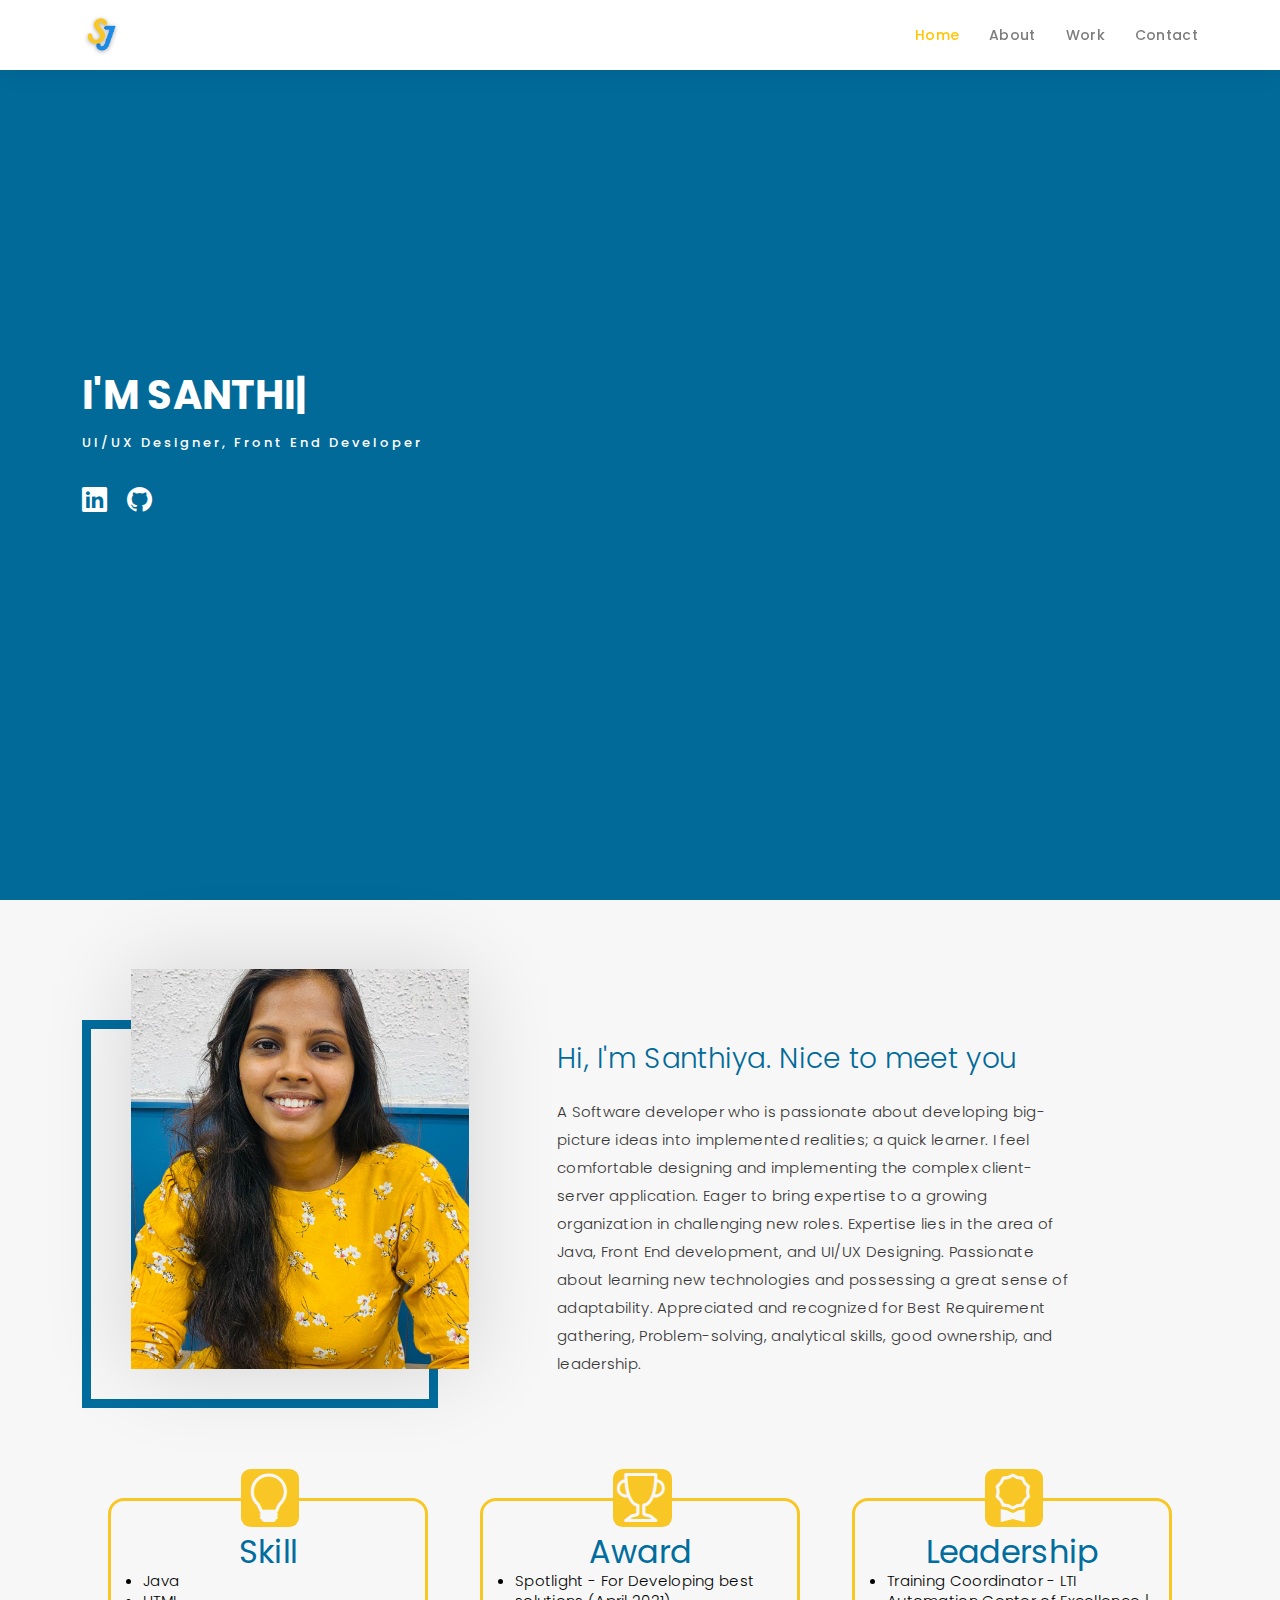
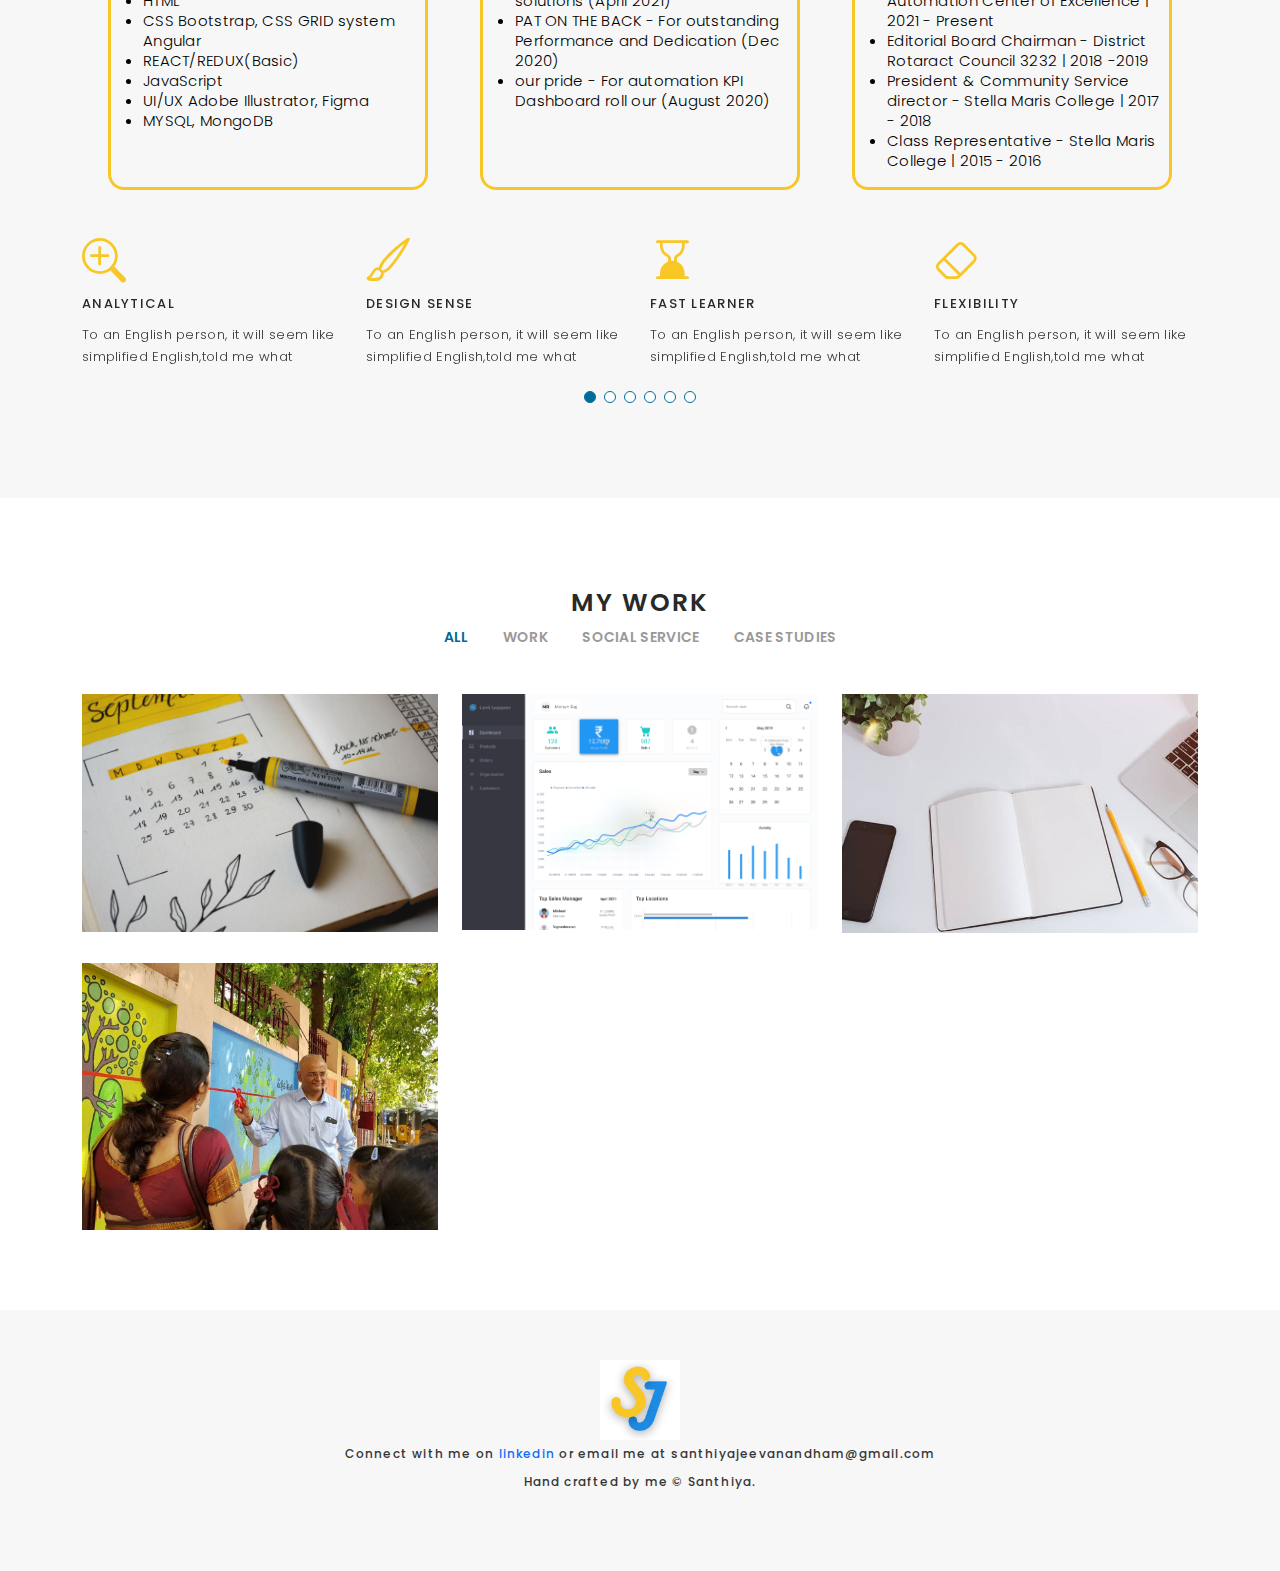
==== index.html @ 68ce9e51 "first commit" ====
<!DOCTYPE html>
<html lang="en">

<head>
    <meta charset="utf-8">
    <meta content="width=device-width, initial-scale=1.0" name="viewport">

    <title>Santhiya Jeevanandham - Software Developer</title>
    <meta content="" name="description">
    <meta content="" name="keywords">

    <!-- Favicons -->
    <link href="assets/img/S.png" rel="icon">
    <link href="assets/img/apple-touch-icon.png" rel="apple-touch-icon">
    <link rel="stylesheet" href="https://pro.fontawesome.com/releases/v5.10.0/css/all.css" integrity="sha384-AYmEC3Yw5cVb3ZcuHtOA93w35dYTsvhLPVnYs9eStHfGJvOvKxVfELGroGkvsg+p" crossorigin="anonymous" />
    <!-- Google Fonts -->
    <link href="https://fonts.googleapis.com/css?family=Poppins:300,300i,400,400i,500,500i,600,600i,700,700i|Playfair+Display:400,400i,500,500i,600,600i,700,700i,900,900i" rel="stylesheet">

    <!-- Vendor CSS Files -->
    <link href="assets/vendor/bootstrap/css/bootstrap.min.css" rel="stylesheet">
    <link href="assets/vendor/bootstrap-icons/bootstrap-icons.css" rel="stylesheet">
    <link href="assets/vendor/boxicons/css/boxicons.min.css" rel="stylesheet">
    <link href="assets/vendor/glightbox/css/glightbox.min.css" rel="stylesheet">
    <link href="assets/vendor/swiper/swiper-bundle.min.css" rel="stylesheet">

    <!-- Template Main CSS File -->
    <link href="assets/css/style.css" rel="stylesheet">

    <!-- =======================================================
  * Template Name: Folio - v4.3.0
  * Template URL: https://bootstrapmade.com/folio-bootstrap-portfolio-template/
  * Author: BootstrapMade.com
  * License: https://bootstrapmade.com/license/
  ======================================================== -->
</head>

<body>

    <!-- ======= Header ======= -->
    <header id="header" class="fixed-top ">
        <div class="container d-flex align-items-center justify-content-between">

            <a href="index.html" class="logo"><img src="assets/img/S.png" alt="" class="img-fluid"></a>
            <!-- Uncomment below if you prefer to use an text logo -->
            <!-- <h1 class="logo"><a href="index.html">Folio</a></h1> -->

            <nav id="navbar" class="navbar">
                <ul>
                    <li><a class="nav-link scrollto active" href="#hero">Home</a></li>
                    <li><a class="nav-link scrollto" href="#about">About</a></li>
                    <li><a class="nav-link  scrollto" href="#portfolio">Work</a></li>
                    <li><a class="nav-link scrollto" href="#contact">Contact</a></li>
                </ul>
                <i class="bi bi-list mobile-nav-toggle"></i>
            </nav>
            <!-- .navbar -->

        </div>
    </header>
    <!-- End Header -->

    <!-- ======= Hero Section ======= -->
    <div id="hero" class="home">

        <div class="container">
            <div class="hero-content">
                <h1>I'm <span class="typed" data-typed-items="Santhiya Jeevanandham, Designer, Developer"></span></h1>
                <p>UI/UX Designer, Front End Developer</p>

                <ul class="list-unstyled list-social">
                    <li><a href="https://www.linkedin.com/in/santhiyaJeevanandham97"><i class="bi bi-linkedin"></i></a></li>
                    <li><a href="https://github.com/Santhiya-18"><i class="bi bi-github" aria-hidden="true"></i></a></li>
                    <li><a href="https://dribbble.com/Santhiya18"><i class="fab fa-dribbble"></i></a></li>

                </ul>
            </div>
        </div>
    </div>
    <!-- End Hero -->

    <main id="main">

        <!-- ======= About Section ======= -->
        <div id="about" class="paddsection">
            <div class="container">
                <div class="row justify-content-between">

                    <div class="col-lg-4 ">
                        <div class="div-img-bg">
                            <div class="about-img">
                                <img src="assets/img/mypic.jpeg" class="img-responsive" alt="me">
                            </div>
                        </div>
                    </div>

                    <div class="col-lg-7">
                        <div class="about-descr">

                            <p class="p-heading">Hi, I'm Santhiya. Nice to meet you</p>
                            <p class="separator">A Software developer who is passionate about developing big-picture ideas into implemented realities; a quick learner. I feel comfortable designing and implementing the complex client-server application. Eager to bring expertise
                                to a growing organization in challenging new roles. Expertise lies in the area of Java, Front End development, and UI/UX Designing. Passionate about learning new technologies and possessing a great sense of adaptability.
                                Appreciated and recognized for Best Requirement gathering, Problem-solving, analytical skills, good ownership, and leadership.
                            </p>

                        </div>

                    </div>
                </div>
            </div>
        </div>
        <!-- End About Section -->
        <div class="skill">
            <div class="d-md-flex justify-content-md-around container pb-5">
                <div class="adDiv">
                    <i class="bi bi-lightbulb aboutIcon"></i>
                    <h2 class="text-center">Skill</h2>
                    <ul>

                        <li>Java </li>
                        <li>HTML </li>
                        <li>CSS Bootstrap, CSS GRID system Angular </li>
                        <li>REACT/REDUX(Basic) </li>
                        <li>JavaScript </li>
                        <li>UI/UX Adobe Illustrator, Figma </li>
                        <li> MYSQL, MongoDB </li>

                    </ul>
                </div>
                <div class="adDiv">
                    <i class="bi bi-trophy aboutIcon"></i>
                    <h2 class="text-center">Award</h2>
                    <ul>
                        <li>Spotlight - For Developing best solutions (April 2021)</li>
                        <li>
                            PAT ON THE BACK - For outstanding Performance and Dedication (Dec 2020)
                        </li>
                        <li>
                            our pride - For automation KPI Dashboard roll our (August 2020)
                        </li>
                    </ul>
                </div>
                <div class="adDiv">
                    <i class="bi bi-award aboutIcon"></i>
                    <h2 class="text-center">Leadership</h2>
                    <ul>
                        <li>Training Coordinator - LTI Automation Center of Excellence | 2021 - Present</li>
                        <li>Editorial Board Chairman - District Rotaract Council 3232 | 2018 -2019</li>
                        <li>President & Community Service director - Stella Maris College | 2017 - 2018</li>
                        <li>Class Representative - Stella Maris College | 2015 - 2016</li>
                    </ul>

                </div>
            </div>
        </div>


        <!-- ======= Services Section ======= -->
        <div id="services">
            <div class="container">

                <div class="services-slider swiper-container" data-aos="fade-up" data-aos-delay="100">
                    <div class="swiper-wrapper">

                        <div class="swiper-slide">
                            <div class="services-block">
                                <i class="bi bi-zoom-in"></i>
                                <span>ANALYTICAL</span>
                                <p class="separator">To an English person, it will seem like simplified English,told me what </p>
                            </div>
                        </div>
                        <!-- End testimonial item -->

                        <div class="swiper-slide">
                            <div class="services-block">
                                <i class="bi bi-brush"></i>
                                <span>DESIGN SENSE</span>
                                <p class="separator">To an English person, it will seem like simplified English,told me what </p>
                            </div>
                        </div>
                        <!-- End testimonial item -->

                        <div class="swiper-slide">
                            <div class="services-block">
                                <i class="bi bi-hourglass-bottom"></i>
                                <span>FAST LEARNER</span>
                                <p class="separator">To an English person, it will seem like simplified English,told me what </p>
                            </div>
                        </div>
                        <!-- End testimonial item -->

                        <div class="swiper-slide">
                            <div class="services-block">
                                <i class="bi bi-eraser"></i>
                                <span>FLEXIBILITY</span>
                                <p class="separator">To an English person, it will seem like simplified English,told me what </p>
                            </div>
                        </div>
                        <!-- End testimonial item -->

                        <div class="swiper-slide">
                            <div class="services-block">
                                <i class="bi bi-file-earmark-code"></i>
                                <span>PROBLEM SOVING</span>
                                <p class="separator">To an English person, it will seem like simplified English,told me what </p>
                            </div>
                        </div>
                        <!-- End testimonial item -->

                        <div class="swiper-slide">
                            <div class="services-block">
                                <i class="bi bi-binoculars"></i>
                                <span>REQUIREMENT GATHERING</span>
                                <p class="separator">To an English person, it will seem like simplified English,told me what </p>
                            </div>
                        </div>
                        <!-- End testimonial item -->

                    </div>
                    <div class="swiper-pagination"></div>
                </div>

            </div>

        </div>
        <!-- End Services Section -->

        <!-- ======= Portfolio Section ======= -->
        <div id="portfolio" class="paddsection">

            <div class="container">
                <div class="section-title text-center">
                    <h2>My Work</h2>
                </div>
            </div>

            <div class="container">

                <div class="row">
                    <div class="col-lg-12 d-flex justify-content-center">
                        <ul id="portfolio-flters">
                            <li data-filter="*" class="filter-active">All</li>
                            <li data-filter=".filter-app">Work</li>
                            <li data-filter=".filter-card">Social Service</li>
                            <li data-filter=".filter-web">Case Studies</li>
                        </ul>
                    </div>
                </div>

                <div class="row portfolio-container">

                    <div class="col-lg-4 col-md-6 portfolio-item filter-web">
                        <img src="assets/img/pc/dp.jpg" class="img-fluid" alt="">
                        <div class="portfolio-info">
                            <h4>Calendar App</h4>
                            <p>App</p>
                            <a href="assets/img/portfolio/portfolio-3.jpg" data-gallery="portfolioGallery" class="portfolio-lightbox preview-link" title="App 2"><i class="bx bx-plus"></i></a>
                            <a href="personal_calendar.html" class="details-link" title="More Details"><i class="bx bx-link"></i></a>
                        </div>
                    </div>

                    <div class="col-lg-4 col-md-6 portfolio-item filter-app">
                        <img src="assets/img/Dashboard.png" class="img-fluid" alt="">
                        <div class="portfolio-info">
                            <h4>Dashboard</h4>
                            <p>UI Design</p>
                            <a href="assets/img/portfolio/portfolio-4.jpg" data-gallery="portfolioGallery" class="portfolio-lightbox preview-link" title="App 1"><i class="bx bx-plus"></i></a>
                            <a href="portfolio-details.html" class="details-link" title="More Details"><i class="bx bx-link"></i></a>
                        </div>
                    </div>



                    <div class="col-lg-4 col-md-6 portfolio-item filter-app">
                        <img src="assets/img/portfolio/portfolio-1.jpg" class="img-fluid" alt="">
                        <div class="portfolio-info">
                            <h4>Editorial Board Chairman</h4>
                            <p>Leadership</p>
                            <a href="assets/img/portfolio/portfolio-2.jpg" data-gallery="portfolioGallery" class="portfolio-lightbox preview-link" title="Web 3"><i class="bx bx-plus"></i></a>
                            <a href="blog-single.html" class="details-link" title="More Details"><i class="bx bx-link"></i></a>
                        </div>
                    </div>

                    <div class="col-lg-4 col-md-6 portfolio-item filter-card">
                        <img src="assets/img/social/n25.JPG" class="img-fluid w-100" alt="">
                        <div class="portfolio-info">
                            <h4>Social Service</h4>
                            <p>Services</p>
                            <a href="assets/img/portfolio/portfolio-1.jpg" data-gallery="portfolioGallery" class="portfolio-lightbox preview-link" title="Card 2"><i class="bx bx-plus"></i></a>
                            <a href="blog-grid.html" class="details-link" title="More Details"><i class="bx bx-link"></i></a>
                        </div>
                    </div>





                </div>

            </div>

        </div>
        <!-- End Portfolio Section -->



        <!-- ======= Contact Section ======= -->
        <div id="contact">
            <!-- <div class="container">
                <div class="contact-block1">
                    <div class="row">

                        <div class="col-lg-6">
                            <div class="contact-contact">

                                <h2 class="mb-30">GET IN TOUCH!</h2>

                                <ul class="contact-details">
                                    <li><span>India</span></li>
                                    <li><span>+91 7358298014</span></li>
                                    <li><span>santhiyajeevanandham@gmail.com</span></li>
                                </ul>

                            </div>
                        </div>

                        <div class="col-lg-6">
                            <form action="forms/contact.php" method="post" role="form" class="php-email-form">
                                <div class="row gy-3">

                                    <div class="col-lg-6">
                                        <div class="form-group contact-block1">
                                            <input type="text" name="name" class="form-control" id="name" placeholder="Your Name" required>
                                        </div>
                                    </div>

                                    <div class="col-lg-6">
                                        <div class="form-group">
                                            <input type="email" class="form-control" name="email" id="email" placeholder="Your Email" required>
                                        </div>
                                    </div>

                                    <div class="col-lg-12">
                                        <div class="form-group">
                                            <input type="text" class="form-control" name="subject" id="subject" placeholder="Subject" required>
                                        </div>
                                    </div>

                                    <div class="col-lg-12">
                                        <div class="form-group">
                                            <textarea class="form-control" name="message" placeholder="Message" required></textarea>
                                        </div>
                                    </div>

                                    <div class="col-lg-12">
                                        <div class="loading">Loading</div>
                                        <div class="error-message"></div>
                                        <div class="sent-message">Your message has been sent. Thank you!</div>
                                    </div>

                                    <div class="mt-0">
                                        <input type="submit" class="btn btn-defeault btn-send" value="Send message">
                                    </div>

                                </div>
                            </form>
                        </div>
                    </div>
                </div>
            </div> -->
            <div id="footer" class="text-center">
                <div class="container">
                    <div class="socials-media text-center">
                        <img src="assets/img/S.png" alt="" class="footer-logo">
                        <p class="mb-0">Connect with me on <a class="text-primary" href="https://www.linkedin.com/in/santhiyaJeevanandham97">linkedin</a> or email me at santhiyajeevanandham@gmail.com</p>

                    </div>

                    <p>Hand crafted by me &copy; Santhiya.</p>

                </div>
            </div>

        </div>
        <!-- End Contact Section -->

    </main>
    <!-- End #main -->

    <!-- ======= Footer ======= -->
    <!-- <div id="footer" class="text-center" id="contact" class="paddsection">
        <div class="container">
            <div class="socials-media text-center">
                <img src="assets/img/S.png" alt="" class="footer-logo">
                <p>Connect with me on <a href="https://www.linkedin.com/in/santhiyaJeevanandham97">linkedin</a> or email me at santhiyajeevanandham@gmail.com</p>

            </div>

            <p>Hand crafted by me &copy; Santhiya.</p>

        </div>
    </div> -->
    <!-- End Footer -->

    <a href="#" class="back-to-top d-flex align-items-center justify-content-center"><i class="bi bi-arrow-up-short"></i></a>

    <!-- Vendor JS Files -->
    <script src="https://code.jquery.com/jquery-3.5.1.slim.min.js" integrity="sha384-DfXdz2htPH0lsSSs5nCTpuj/zy4C+OGpamoFVy38MVBnE+IbbVYUew+OrCXaRkfj" crossorigin="anonymous"></script>
    <script src="assets/vendor/bootstrap/js/bootstrap.bundle.min.js"></script>
    <script src="assets/vendor/glightbox/js/glightbox.min.js"></script>
    <script src="assets/vendor/isotope-layout/isotope.pkgd.min.js"></script>
    <script src="assets/vendor/php-email-form/validate.js"></script>
    <script src="assets/vendor/swiper/swiper-bundle.min.js"></script>
    <script src="assets/vendor/typed.js/typed.min.js"></script>

    <!-- Template Main JS File -->
    <script src="assets/js/main.js"></script>

</body>

</html>
---- assets/css/style.css ----
/**
* Template Name: Folio - v4.3.0
* Template URL: https://bootstrapmade.com/folio-bootstrap-portfolio-template/
* Author: BootstrapMade.com
* License: https://bootstrapmade.com/license/
*/


/*--------------------------------------------------------------
# General
--------------------------------------------------------------*/

body {
    background: #ffffff;
    color: #000000;
    font-family: 'Poppins', helvetica;
    font-size: 15px;
    font-weight: 300;
    line-height: 20px;
    letter-spacing: 0.02em;
    overflow-x: hidden;
    margin: 0 auto;
    padding: 0;
    box-sizing: border-box;
}

h1,
h2,
h3,
h4,
h5,
h6 {
    margin: 0;
}

h2 {
    color: #292929;
    font-weight: 600;
}

h4 {
    color: #292929;
    font-size: 14px;
    font-weight: 600;
}

a {
    color: #292929;
    text-decoration: none !important;
    transition: all 0.5s ease-in-out 0s;
}

a:hover {
    transition: all 0.5s ease-in-out 0s;
}

p {
    margin: 25px 0;
    padding: 0;
    font-size: 15px;
    color: #353535;
    line-height: 28px;
}

::-moz-selection {
    background: #b8a07e;
    color: #fff;
}

::selection {
    background: #016a99;
    color: #fff;
}

.btn {
    background: #333;
    border: medium none;
    border-radius: 0;
    color: #fff;
    font-size: 12px;
    height: 50px;
    line-height: 50px;
    padding: 0 30px;
    text-transform: uppercase;
}

.btn:hover,
.btn:focus {
    color: #fff;
}

.padDiv {
    padding: 30px 20px;
}

.section-title h2 {
    font-size: 25px;
    letter-spacing: 2px;
    text-transform: uppercase;
}

.form-control {
    background-color: transparent;
    border: 1px solid #999;
    border-radius: 0;
    color: #999999;
    font-size: 12px;
    font-weight: 500;
    height: 50px;
    letter-spacing: 0.1em;
    padding-left: 10px;
    margin: 0 0 25px 0;
    line-height: 14px;
    text-transform: uppercase;
}

.form-control:focus {
    box-shadow: none;
    outline: 0 none;
}

.paddsection {
    padding-top: 90px;
    padding-bottom: 90px;
}

.paddsections {
    padding-top: 90px;
    padding-bottom: 90px !important;
}

.hvr-shutter-in-horizontal::before {
    background: #333;
}

.hvr-shutter-in-horizontal:hover {
    background: #b8a07e;
}

.mb-30 {
    margin-bottom: 30px;
}

.main-content {
    padding-top: 2rem;
}


/*--------------------------------------------------------------
# Back to top button
--------------------------------------------------------------*/

.back-to-top {
    position: fixed;
    visibility: hidden;
    opacity: 0;
    right: 15px;
    bottom: 15px;
    z-index: 996;
    background: #016a99;
    width: 40px;
    height: 40px;
    border-radius: 4px;
    transition: all 0.4s;
}

.back-to-top i {
    font-size: 28px;
    color: #fff;
    line-height: 0;
}

.back-to-top:hover {
    background: #f8c726;
    color: #fff;
}

.back-to-top.active {
    visibility: visible;
    opacity: 1;
}


/*--------------------------------------------------------------
# Header
--------------------------------------------------------------*/

#header {
    transition: all 0.5s;
    z-index: 997;
    padding: 15px 0;
    background-color: #fff;
    top: 0;
    box-shadow: 0px 2px 25px rgba(0, 0, 0, 0.08);
}

#header.header-scrolled,
#header.header-inner-pages {
    top: 0;
}

#header .logo {
    font-size: 30px;
    margin: 0;
    padding: 0;
    line-height: 1;
    font-weight: 600;
    letter-spacing: 1px;
    font-family: "Playfair Display", sans-serif;
    font-style: italic;
}

#header .logo a {
    color: #898989;
}

#header .logo img {
    max-height: 40px;
}

@media (max-width: 992px) {
    #header {
        border: 0;
    }
}


/*--------------------------------------------------------------
# Navigation Menu
--------------------------------------------------------------*/


/**
* Desktop Navigation 
*/

.navbar {
    padding: 0;
}

.navbar ul {
    margin: 0;
    padding: 0;
    display: flex;
    list-style: none;
    align-items: center;
}

.navbar li {
    position: relative;
}

.navbar a,
.navbar a:focus {
    display: flex;
    align-items: center;
    justify-content: space-between;
    padding: 10px 0 10px 30px;
    font-family: "Poppins", sans-serif;
    font-size: 14px;
    font-weight: 500;
    color: #7e7d7d;
    white-space: nowrap;
    transition: 0.3s;
}

.navbar a i,
.navbar a:focus i {
    font-size: 12px;
    line-height: 0;
    margin-left: 5px;
}

.navbar a:hover,
.navbar .active,
.navbar .active:focus,
.navbar li:hover>a {
    color: #ffc603;
}

.navbar .dropdown ul {
    display: block;
    position: absolute;
    left: 30px;
    top: calc(100% + 30px);
    margin: 0;
    padding: 10px 0;
    z-index: 99;
    opacity: 0;
    visibility: hidden;
    background: #fff;
    box-shadow: 0px 0px 30px rgba(127, 137, 161, 0.25);
    transition: 0.3s;
}

.navbar .dropdown ul li {
    min-width: 200px;
}

.navbar .dropdown ul a {
    padding: 10px 20px;
    font-weight: 400;
}

.navbar .dropdown ul a i {
    font-size: 12px;
}

.navbar .dropdown ul a:hover,
.navbar .dropdown ul .active:hover,
.navbar .dropdown ul li:hover>a {
    color: #b8a07e;
}

.navbar .dropdown:hover>ul {
    opacity: 1;
    top: 100%;
    visibility: visible;
}

.navbar .dropdown .dropdown ul {
    top: 0;
    left: calc(100% - 30px);
    visibility: hidden;
}

.navbar .dropdown .dropdown:hover>ul {
    opacity: 1;
    top: 0;
    left: 100%;
    visibility: visible;
}

@media (max-width: 1366px) {
    .navbar .dropdown .dropdown ul {
        left: -90%;
    }
    .navbar .dropdown .dropdown:hover>ul {
        left: -100%;
    }
}


/**
* Mobile Navigation 
*/

.mobile-nav-toggle {
    color: #4b4a4a;
    font-size: 28px;
    cursor: pointer;
    display: none;
    line-height: 0;
    transition: 0.5s;
}

.mobile-nav-toggle.bi-x {
    color: #fff;
}

@media (max-width: 991px) {
    .mobile-nav-toggle {
        display: block;
    }
    .navbar ul {
        display: none;
    }
}

.navbar-mobile {
    position: fixed;
    overflow: hidden;
    top: 0;
    right: 0;
    left: 0;
    bottom: 0;
    background: rgba(49, 49, 49, 0.9);
    transition: 0.3s;
}

.navbar-mobile .mobile-nav-toggle {
    position: absolute;
    top: 15px;
    right: 15px;
}

.navbar-mobile ul {
    display: block;
    position: absolute;
    top: 55px;
    right: 15px;
    bottom: 15px;
    left: 15px;
    padding: 10px 0;
    border-radius: 10px;
    background-color: #fff;
    overflow-y: auto;
    transition: 0.3s;
}

.navbar-mobile a {
    padding: 10px 20px;
    font-size: 15px;
    color: #4b4a4a;
}

.navbar-mobile a:hover,
.navbar-mobile .active,
.navbar-mobile li:hover>a {
    color: #b8a07e;
}

.navbar-mobile .getstarted {
    margin: 15px;
}

.navbar-mobile .dropdown ul {
    position: static;
    display: none;
    margin: 10px 20px;
    padding: 10px 0;
    z-index: 99;
    opacity: 1;
    visibility: visible;
    background: #fff;
    box-shadow: 0px 0px 30px rgba(127, 137, 161, 0.25);
}

.navbar-mobile .dropdown ul li {
    min-width: 200px;
}

.navbar-mobile .dropdown ul a {
    padding: 10px 20px;
}

.navbar-mobile .dropdown ul a i {
    font-size: 12px;
}

.navbar-mobile .dropdown ul a:hover,
.navbar-mobile .dropdown ul .active:hover,
.navbar-mobile .dropdown ul li:hover>a {
    color: #b8a07e;
}

.navbar-mobile .dropdown>.dropdown-active {
    display: block;
}


/*--------------------------------------------------------------
# Hero
--------------------------------------------------------------*/

#hero {
    background: #016a99;
    height: 100vh;
    width: 100%;
}

#hero .hero-content {
    height: 100vh;
    text-align: left;
    width: 100%;
    display: flex;
    justify-content: center;
    flex-direction: column;
}

.hero-content h1 {
    font-size: 40px;
    font-weight: 700;
    margin-bottom: 10px;
    text-transform: uppercase;
    color: #fff;
}

.hero-content p {
    font-size: 13px;
    letter-spacing: 3px;
    margin-top: 0;
    margin-bottom: 30px;
    text-transform: capitalize;
    color: #fff;
    font-weight: 500;
}

.hero-content .list-social li {
    float: left;
    margin-right: 20px;
}

.hero-content .list-social li i {
    color: #fff;
    font-size: 25px;
}


/*--------------------------------------------------------------
# Breadcrumbs
--------------------------------------------------------------*/

.breadcrumbs {
    padding: 1rem 0 0 0;
    background-color: white;
    min-height: 40px;
}


/* @media (max-width: 992px) {
    .breadcrumbs {
        padding-top: 100px;
    }
} */

.breadcrumbs h2 {
    font-family: "Poppins", sans-serif;
    font-size: 23px;
    font-weight: 500;
    margin: 0;
}

@media (max-width: 992px) {
    .breadcrumbs h2 {
        margin: 0 0 10px 0;
    }
}

.breadcrumbs ol {
    display: flex;
    flex-wrap: wrap;
    list-style: none;
    padding: 0;
    margin: 0;
    font-family: "Poppins", sans-serif;
    font-size: 14px;
    font-weight: 500;
}

.breadcrumbs ol li+li {
    padding-left: 10px;
}

.breadcrumbs ol a:hover {
    color: #ffc603!important;
}

.breadcrumbs ol li+li::before {
    display: inline-block;
    padding-right: 10px;
    color: #6c757d;
    content: "/";
}

@media (max-width: 768px) {
    .breadcrumbs .d-flex {
        display: block !important;
    }
    .breadcrumbs ol {
        display: block;
    }
    .breadcrumbs ol li {
        display: inline-block;
    }
}


/*-----------------------------------------------------------------------------------*/


/*  About
/*-----------------------------------------------------------------------------------*/

#about {
    width: 100%;
    height: auto;
    background: #f7f7f7;
    padding-top: 120px;
}

#about .div-img-bg {
    padding-bottom: 30px;
    border: 9px solid #016d9e;
}

#about .div-img-bg .about-img img {
    width: 100%;
    box-shadow: 0px 0px 85px 0px rgba(0, 0, 0, 0.14);
    margin-top: -60px;
    margin-left: 40px;
    height: 400px;
    -o-object-fit: cover;
    object-fit: cover;
}

#about .about-descr .p-heading {
    color: #016a99;
    /* font-family: 'Playfair Display', serif; */
    font-size: 28px;
    text-align: left;
}

#about .about-descr .separator {
    max-width: 80%;
    margin-bottom: 0;
    text-align: left;
}


/*--------------------------------------------------------------
# Services
--------------------------------------------------------------*/

#services {
    background: #f7f7f7;
    position: relative;
    padding-bottom: 80px;
}

.services-block span {
    margin: 10px 0;
    position: relative;
    font-size: 13px;
    color: #292929;
    letter-spacing: 0.1em;
    font-weight: 500;
    text-transform: uppercase;
    display: block;
}

.services-block .separator {
    margin: 0;
    font-size: 13px;
    line-height: 22px;
}

.services-block i {
    font-size: 44px;
    color: #f8c726;
    line-height: 44px;
}

.services-slider .swiper-pagination {
    margin-top: 30px;
    position: relative;
}

.services-slider .swiper-pagination .swiper-pagination-bullet {
    width: 12px;
    height: 12px;
    background-color: #fff;
    opacity: 1;
    border: 1px solid #016a99;
}

.services-slider .swiper-pagination .swiper-pagination-bullet-active {
    background-color: #016a99;
}


/*--------------------------------------------------------------
# Portfolio
--------------------------------------------------------------*/

#portfolio {
    position: relative;
    padding-bottom: 50px;
}

#portfolio #portfolio-flters {
    padding: 0;
    margin: 0 auto 35px auto;
    list-style: none;
    text-align: center;
    border-radius: 50px;
    padding: 2px 15px;
}

#portfolio #portfolio-flters li {
    cursor: pointer;
    display: inline-block;
    padding: 10px 15px 8px 15px;
    font-size: 14px;
    font-weight: 600;
    line-height: 1;
    text-transform: uppercase;
    color: #999999;
    margin-bottom: 5px;
    transition: all 0.3s ease-in-out;
}

#portfolio #portfolio-flters li:hover,
#portfolio #portfolio-flters li.filter-active {
    color: #016a99;
}

#portfolio #portfolio-flters li:last-child {
    margin-right: 0;
}

#portfolio .portfolio-item {
    margin-bottom: 30px;
}

#portfolio .portfolio-item .portfolio-info {
    opacity: 0;
    position: absolute;
    left: 30px;
    right: 30px;
    bottom: 0;
    z-index: 3;
    transition: all ease-in-out 0.3s;
    background: rgba(255, 255, 255, 0.9);
    padding: 15px;
}

#portfolio .portfolio-item .portfolio-info h4 {
    font-size: 18px;
    color: #666;
    font-weight: 600;
    margin-bottom: 10px;
}

#portfolio .portfolio-item .portfolio-info p {
    color: #999;
    font-size: 14px;
    margin: 0;
    padding: 0;
}

#portfolio .portfolio-item .portfolio-info .preview-link,
#portfolio .portfolio-item .portfolio-info .details-link {
    position: absolute;
    right: 40px;
    font-size: 24px;
    top: calc(50% - 18px);
    color: #f8c726;
}

#portfolio .portfolio-item .portfolio-info .preview-link:hover,
#portfolio .portfolio-item .portfolio-info .details-link:hover {
    color: #016a99;
}

#portfolio .portfolio-item .portfolio-info .details-link {
    right: 10px;
}

#portfolio .portfolio-item:hover .portfolio-info {
    opacity: 1;
    bottom: 20px;
}


/*--------------------------------------------------------------
# Portfolio Details
--------------------------------------------------------------*/

.portfolio-details {
    padding-top: 40px;
}

.portfolio-details .portfolio-details-slider img {
    width: 100%;
}

.portfolio-details .portfolio-details-slider .swiper-pagination {
    margin-top: 20px;
    position: relative;
}

.portfolio-details .portfolio-details-slider .swiper-pagination .swiper-pagination-bullet {
    width: 12px;
    height: 12px;
    background-color: #fff;
    opacity: 1;
    border: 1px solid #b8a07e;
}

.portfolio-details .portfolio-details-slider .swiper-pagination .swiper-pagination-bullet-active {
    background-color: #b8a07e;
}

.portfolio-details .portfolio-info {
    padding: 30px;
    box-shadow: 0px 0 30px rgba(75, 74, 74, 0.08);
}

.portfolio-details .portfolio-info h3 {
    font-size: 22px;
    font-weight: 700;
    margin-bottom: 20px;
    padding-bottom: 20px;
    border-bottom: 1px solid #eee;
}

.portfolio-details .portfolio-info ul {
    list-style: none;
    padding: 0;
    font-size: 15px;
    font-weight: 500;
}

.portfolio-details .portfolio-info ul li+li {
    margin-top: 10px;
}

.portfolio-details .portfolio-description {
    padding-top: 30px;
}

.portfolio-details .portfolio-description h2 {
    font-size: 26px;
    font-weight: 700;
    margin-bottom: 20px;
}

.portfolio-details .portfolio-description p {
    padding: 0;
}


/*--------------------------------------------------------------
# Journal
--------------------------------------------------------------*/

#journal,
#journal-blog {
    height: auto;
    width: 100%;
    background: #f7f7f7;
    padding-bottom: 60px;
    position: relative;
}

#journal-blog {
    background: #fff;
    padding-bottom: 30px;
}

#journal .journal-block {
    display: inline-block;
    height: auto;
    width: 100%;
}

#journal .journal-block .journal-info {
    position: relative;
}

.journal-block .journal-info img {
    max-width: 100%;
}

.journal-block .journal-info .journal-txt {
    padding: 25px 0px;
    position: relative;
}

.journal-block .journal-info .journal-txt h4 a {
    display: block;
    font-size: 19px;
    line-height: 24px;
    margin: 0 0 13px 0;
    font-weight: 500;
    color: #292929;
    transition: all 0.5s ease-in-out 0s;
}

.journal-block .journal-info .journal-txt h4 a:hover {
    color: #b8a07e;
    transition: all 0.5s ease-in-out 0s;
}

.journal-block .journal-info .journal-txt p {
    margin: 0;
    font-size: 14px;
    line-height: 24px;
}


/*--------------------------------------------------------------
# Journal
--------------------------------------------------------------*/

#contact {
    height: auto;
    width: 100%;
}

.contact-details {
    list-style: none;
    margin: 0;
    padding: 0;
}

.contact-details li {
    padding-bottom: 10px;
}

#contact input,
#contact textarea {
    width: 100%;
    margin-bottom: 5px;
}

#contact textarea {
    min-height: 160px;
}

.php-email-form .error-message {
    display: none;
    color: #fff;
    background: #ed3c0d;
    text-align: left;
    padding: 15px;
    margin-bottom: 15px;
    font-weight: 600;
}

.php-email-form .error-message br+br {
    margin-top: 25px;
}

.php-email-form .sent-message {
    display: none;
    color: #fff;
    background: #18d26e;
    text-align: center;
    padding: 15px;
    font-weight: 600;
    margin-bottom: 15px;
}

.php-email-form .loading {
    display: none;
    background: #fff;
    text-align: center;
    padding: 15px;
    margin-bottom: 15px;
}

.php-email-form .loading:before {
    content: "";
    display: inline-block;
    border-radius: 50%;
    width: 24px;
    height: 24px;
    margin: 0 10px -6px 0;
    border: 3px solid #18d26e;
    border-top-color: #eee;
    -webkit-animation: animate-loading 1s linear infinite;
    animation: animate-loading 1s linear infinite;
}

.design-process {
    background: #016a99;
}

.design-process i {
    font-size: 2rem;
    color: #ffc603;
}

.design-process h3 {
    padding-top: 0.3rem;
    padding-bottom: 0.6rem;
    font-weight: 300;
    font-size: 24px;
}

.design-process h3,
.design-process h1 {
    color: #fff!important;
}

.design-process ul {
    list-style: none;
    width: 100%;
    padding-left: 0px;
    font-family: Montserrat, sans-serif;
    color: #171717;
    font-size: 16px;
    line-height: 164%;
    font-weight: 400;
}

.proto-map img {
    border-radius: 1rem;
    box-shadow: 0 20px 50px #e9e9f1;
}

@-webkit-keyframes animate-loading {
    0% {
        transform: rotate(0deg);
    }
    100% {
        transform: rotate(360deg);
    }
}

@keyframes animate-loading {
    0% {
        transform: rotate(0deg);
    }
    100% {
        transform: rotate(360deg);
    }
}


/*--------------------------------------------------------------
# Blog
--------------------------------------------------------------*/


/*  Navbar fixd page */

.subpage-nav {
    display: block !important;
}


/*-----------------------------------------------------------------------------------*/


/*  /* Single page */


/* main content */

.main-content {
    background: #f7f7f7;
}

.main-content .container-main {
    display: inline-block;
    width: 100%;
}

.main-content .container-main .block-main {
    margin-bottom: 30px;
    overflow: hidden;
}

.container-main .block-main .content-main {
    background: #fff none repeat scroll 0 0;
    display: inline-block;
    width: 100%;
}

.journal-txt h4 a {
    display: block;
    font-size: 19px;
    line-height: 24px;
    margin: 0 0 13px 0;
    font-weight: 500;
    color: #292929;
    transition: all 0.5s ease-in-out 0s;
}

.journal-txt h4 a:hover {
    color: #b8a07e;
    transition: all 0.5s ease-in-out 0s;
}

.post-meta ul li {
    font-size: 12px;
    font-weight: normal;
    margin-left: 8px;
    margin-right: 8px;
    text-transform: capitalize;
    display: inline-block;
    float: none;
}

.content-main .post-meta a {
    color: #a2a2a2;
    margin-left: 5px;
}


/* Commonts */

.comments {
    background: #fff;
}

.entry-comments h6 {
    margin-right: 10px;
    font-size: 13px;
    letter-spacing: 0.1em;
    font-weight: 500;
}

.entry-comments-item {
    margin-top: 40px;
    padding-bottom: 40px;
    border-bottom: 1px solid #f2f2f2;
}

.entry-comments-avatar {
    position: absolute;
    display: block;
    border-radius: 50%;
    width: 60px;
    height: 60px;
}

.entry-comments-body {
    padding-left: 86px;
}

.entry-comments-author {
    margin-right: 10px;
    font-size: 13px;
    color: #292929;
    letter-spacing: 0.1em;
    font-weight: 500;
}

.rep {
    font-size: 13px;
    color: #292929;
    letter-spacing: 0.1em;
    font-weight: 500;
    text-transform: capitalize;
}

.entry-comments span a {
    font-size: 13px;
    color: #999;
}

.entry-comments-reply {
    padding-left: 10%;
}


/* Commonts form */

.cmt {
    background: #fff;
}

blockquote {
    padding: 40px;
    background-color: #f2f2f2;
    margin: 30px 0;
    border: none;
    border-left: 4px solid #f8c726
}


/*--------------------------------------------------------------
# Footer
--------------------------------------------------------------*/

#footer {
    background: #f7f7f7;
    padding-top: 50px;
    padding-bottom: 50px;
}

#footer .socials-media {
    width: 100%;
}

#footer .socials-media ul {
    display: inline-block;
    float: none;
    margin: 0 0 20px 0;
}

#footer .socials-media ul li {
    float: left;
    margin-left: 10px;
    margin-right: 10px;
}

#footer .socials-media ul li a {
    font-size: 24px;
    color: #999;
    letter-spacing: 0.1em;
    font-weight: 500;
    background: transparent;
    text-transform: uppercase;
    transition: all 0.5s ease-in-out 0s;
}

#footer .socials-media ul li a:hover {
    color: #b8a07e;
    transition: all 0.5s ease-in-out 0s;
}

#footer p {
    font-size: 12px;
    letter-spacing: 0.1em;
    font-weight: 500;
    margin-top: 0;
}

.footer-logo {
    width: 5rem;
}

.credits {
    font-size: 13px;
}


/** Width between 1200x to 0
 *  ~~~~~~~~~~~~~~~~~~~~~~~~~~~~~~~~~~~~
 */


/** Width between 992px to 1199px
 *  ~~~~~~~~~~~~~~~~~~~~~~~~~~~~~~~~~~~~
 */


/** Width between 768px to 991px
 *  ~~~~~~~~~~~~~~~~~~~~~~~~~~~~~~~~~~~~
 */

@media (min-width: 768px) and (max-width: 991px) {
    /* Navbar */
    nav {
        padding: 10px 15px;
    }
    .nav-menu {
        margin-top: 40px;
        display: none;
        float: none;
        width: 100%;
    }
    .nav-menu li {
        float: none;
        width: 100%;
        text-align: center;
        border-top: 1px solid #f7f7f7;
        line-height: 45px;
        margin-left: 0;
        padding-top: 10px;
        padding-bottom: 10px;
    }
    .responsive {
        float: right;
        padding-top: 15px;
        display: block;
    }
    /* About */
    .head-info .header-content .cmaster h1 {
        font-size: 32px;
    }
    #about .div-img-bg {
        padding: 0;
    }
    #about .div-img-bg .about-img img {
        margin-top: 0%;
        margin-left: calc(0% - 0px);
    }
    #about .about-descr .p-heading {
        font-size: 20px;
    }
    #about .about-descr .separator {
        max-width: 100%;
        margin-bottom: 0;
    }
    /* portfolio */
    #portfolio .portfolio-list .nav li {
        float: none;
        margin: 20px;
        display: inline-block;
    }
    /* journal */
    #journal .journal-block .journal-info {
        margin-bottom: 30px;
    }
    /* Contact */
    .contact-contact {
        margin-bottom: 30px;
    }
    /* Footer */
    #footer .socials-media ul li {
        margin-right: 0;
        margin-left: 0;
        float: none;
        display: inline-block;
    }
}


/** Width between 767px to 0
 *  ~~~~~~~~~~~~~~~~~~~~~~~~~~~~~~~~~~~~
 */

@media (max-width: 767px) {
    /* Navbar */
    nav {
        padding: 20px 15px;
    }
    .nav-menu {
        margin-top: 40px;
        display: none;
        float: none;
        width: 100%;
    }
    .nav-menu li {
        float: none;
        width: 100%;
        text-align: center;
        border-top: 1px solid #f7f7f7;
        line-height: 45px;
        margin-left: 0;
        padding-top: 10px;
        padding-bottom: 10px;
    }
    .responsive {
        float: right;
        padding-top: 15px;
        display: block;
    }
    /* About */
    .head-info .header-content h1 {
        font-size: 32px;
    }
    #about .div-img-bg {
        padding: 0;
    }
    #about .div-img-bg .about-img img {
        margin-top: 0%;
        margin-left: calc(0% - 0px);
    }
    #about .about-descr .p-heading {
        font-size: 20px;
    }
    #about .about-descr .separator {
        max-width: 100%;
        margin-bottom: 0;
    }
    /* portfolio */
    #portfolio .portfolio-list .nav li {
        float: none;
        margin: 20px;
        display: inline-block;
    }
    /* journal */
    #journal .journal-block .journal-info {
        margin-bottom: 30px;
    }
    /* Contact */
    .contact-contact {
        margin-bottom: 30px;
    }
    /* Footer */
    #footer .socials-media ul li {
        margin-right: 0;
        margin-left: 0;
        float: none;
        display: inline-block;
    }
}


/** Width between 600px to 0
 *  ~~~~~~~~~~~~~~~~~~~~~~~~~~~~~~~~~~~~
 */

@media (max-width: 600px) {
    /* Navbar */
    nav {
        padding: 20px 15px;
    }
    .nav-menu {
        margin-top: 40px;
        display: none;
        float: none;
        width: 100%;
    }
    .nav-menu li {
        float: none;
        width: 100%;
        text-align: center;
        border-top: 1px solid #f7f7f7;
        line-height: 45px;
        margin-left: 0;
        padding-top: 10px;
        padding-bottom: 10px;
    }
    .responsive {
        float: right;
        padding-top: 15px;
        display: block;
    }
    /* About */
    .head-info .header-content h1 {
        font-size: 32px;
    }
    #about .div-img-bg {
        padding: 0;
    }
    #about .div-img-bg .about-img img {
        margin-top: 0%;
        margin-left: calc(0% - 0px);
    }
    #about .about-descr .p-heading {
        font-size: 20px;
    }
    #about .about-descr .separator {
        max-width: 100%;
        margin-bottom: 0;
    }
    /* portfolio */
    #portfolio .portfolio-list .nav li {
        float: none;
        margin: 10px;
        display: inline-block;
    }
    /* journal */
    #journal .journal-block .journal-info {
        margin-bottom: 30px;
    }
    /* Contact */
    .contact-contact {
        margin-bottom: 30px;
    }
    /* Footer */
    #footer .socials-media ul li {
        margin-right: 0;
        margin-left: 0;
        float: none;
        display: inline-block;
    }
}


/** Width between 480px to 0
 *  ~~~~~~~~~~~~~~~~~~~~~~~~~~~~~~~~~~~~
 */

@media (max-width: 480px) {
    /* Navbar */
    nav {
        padding: 20px 15px;
    }
    .nav-menu {
        margin-top: 40px;
        display: none;
        float: none;
        width: 100%;
    }
    .nav-menu li {
        float: none;
        width: 100%;
        text-align: center;
        border-top: 1px solid #f7f7f7;
        line-height: 45px;
        margin-left: 0;
        padding-top: 10px;
        padding-bottom: 10px;
    }
    .responsive {
        float: right;
        padding-top: 15px;
        display: block;
    }
    /* About */
    .head-info .header-content h1 {
        font-size: 32px;
    }
    #about .div-img-bg {
        padding: 0;
    }
    #about .div-img-bg .about-img img {
        margin-top: 0%;
        margin-left: calc(0% - 0px);
    }
    #about .about-descr .p-heading {
        font-size: 20px;
    }
    #about .about-descr .separator {
        max-width: 100%;
        margin-bottom: 0;
    }
    /* portfolio */
    #portfolio .portfolio-list .nav li {
        float: none;
        margin: 20px;
    }
    /* journal */
    #journal .journal-block .journal-info {
        margin-bottom: 30px;
    }
    /* Contact */
    .contact-contact {
        margin-bottom: 30px;
    }
    /* Footer */
    #footer .socials-media ul li {
        margin-right: 0;
        margin-left: 0;
        float: none;
        display: inline-block;
    }
}


/** Width between 320px to 0
 *  ~~~~~~~~~~~~~~~~~~~~~~~~~~~~~~~~~~~~
 */

@media (max-width: 320px) {
    /* Navbar */
    nav {
        padding: 20px 15px;
    }
    .nav-menu {
        margin-top: 40px;
        display: none;
        float: none;
        width: 100%;
    }
    .nav-menu li {
        float: none;
        width: 100%;
        text-align: center;
        border-top: 1px solid #f7f7f7;
        line-height: 45px;
        margin-left: 0;
        padding-top: 10px;
        padding-bottom: 10px;
    }
    .responsive {
        float: right;
        padding-top: 15px;
        display: block;
    }
    /* About */
    .head-info .header-content h1 {
        font-size: 32px;
    }
    #about .div-img-bg {
        padding: 0;
    }
    #about .div-img-bg .about-img img {
        margin-top: 0%;
        margin-left: calc(0% - 0px);
    }
    #about .about-descr .p-heading {
        font-size: 20px;
    }
    #about .about-descr .separator {
        max-width: 100%;
        margin-bottom: 0;
    }
    /* portfolio */
    #portfolio .portfolio-list .nav li {
        float: none;
        margin: 20px;
    }
    /* journal */
    #journal .journal-block .journal-info {
        margin-bottom: 30px;
    }
    /* Contact */
    .contact-contact {
        margin-bottom: 30px;
    }
    /* Footer */
    #footer .socials-media ul li {
        margin-right: 0;
        margin-left: 0;
        float: none;
        display: inline-block;
    }
    /* Single page */
    .entry-comments-body span {
        display: inline-block;
        margin-right: 0;
    }
}

.brainstorm img {
    height: 270px;
    width: 270px;
}

.journal-info img {
    height: 20rem;
}

.iap-slide-img {
    width: 100%
}

.iap-carousel .carousel-control-prev-icon,
.iap-carousel .carousel-control-next-icon {
    background-color: #016a99!important;
}

.iap-carousel .carousel-indicators {
    bottom: -2rem;
}

.iap-carousel .carousel-indicators li {
    background-color: #016a99;
}

.carousel-h2 {
    margin-left: 9rem
}

.eb-head-bg {
    background-color: #f7f7f7;
}

.skill {
    background: #f7f7f7;
}

.aboutIcon {
    border-radius: 0.6rem;
    background-color: #f8c726;
    /* width: 100%; */
    margin-left: 8.1rem;
    margin-top: -2rem;
    /* top: 55rem; */
    /* bottom: 6rem; */
    color: #f7f7f7;
    font-size: 3rem;
    position: absolute;
    padding: 0.3rem;
}

.adDiv {
    border-radius: 1rem;
    width: 20rem;
    border: 0.2rem solid #f8c726;
}

.adDiv h2 {
    padding-top: 2rem;
    font-weight: 400;
    color: #016d9e
}
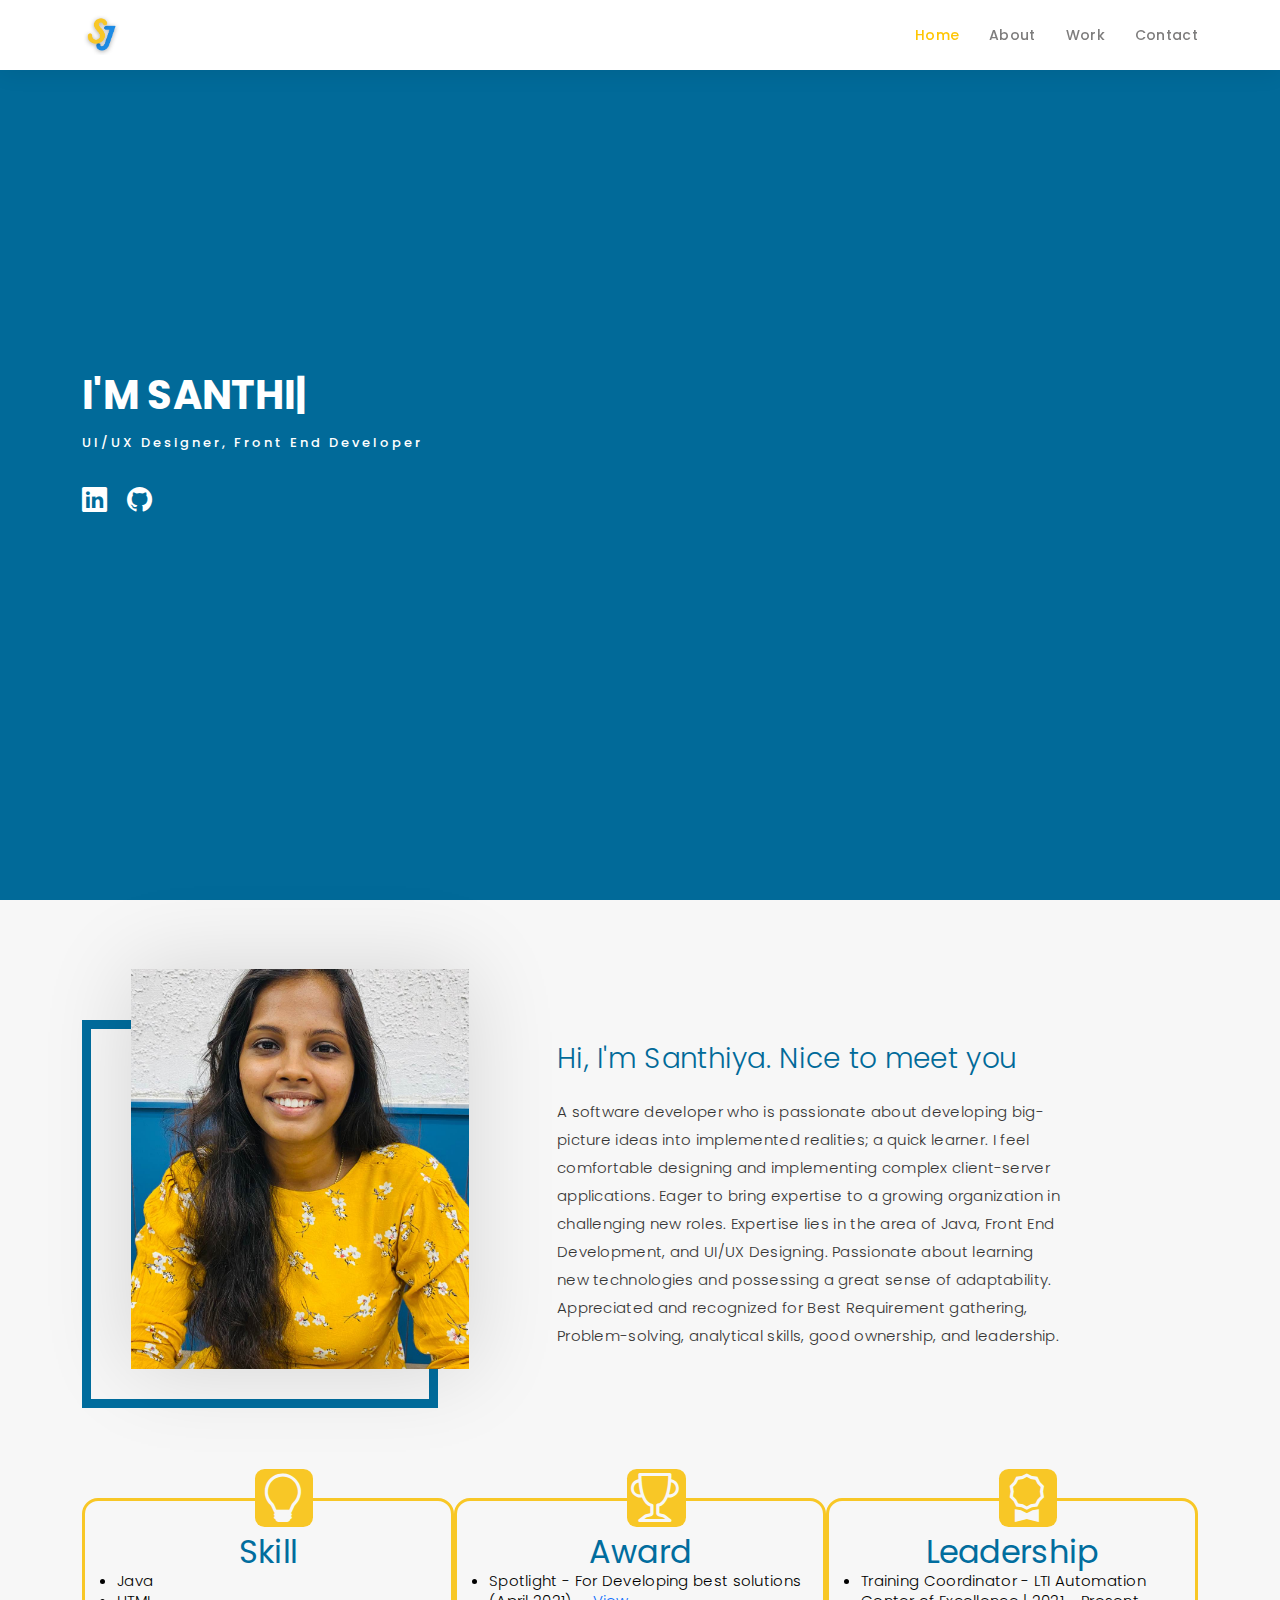
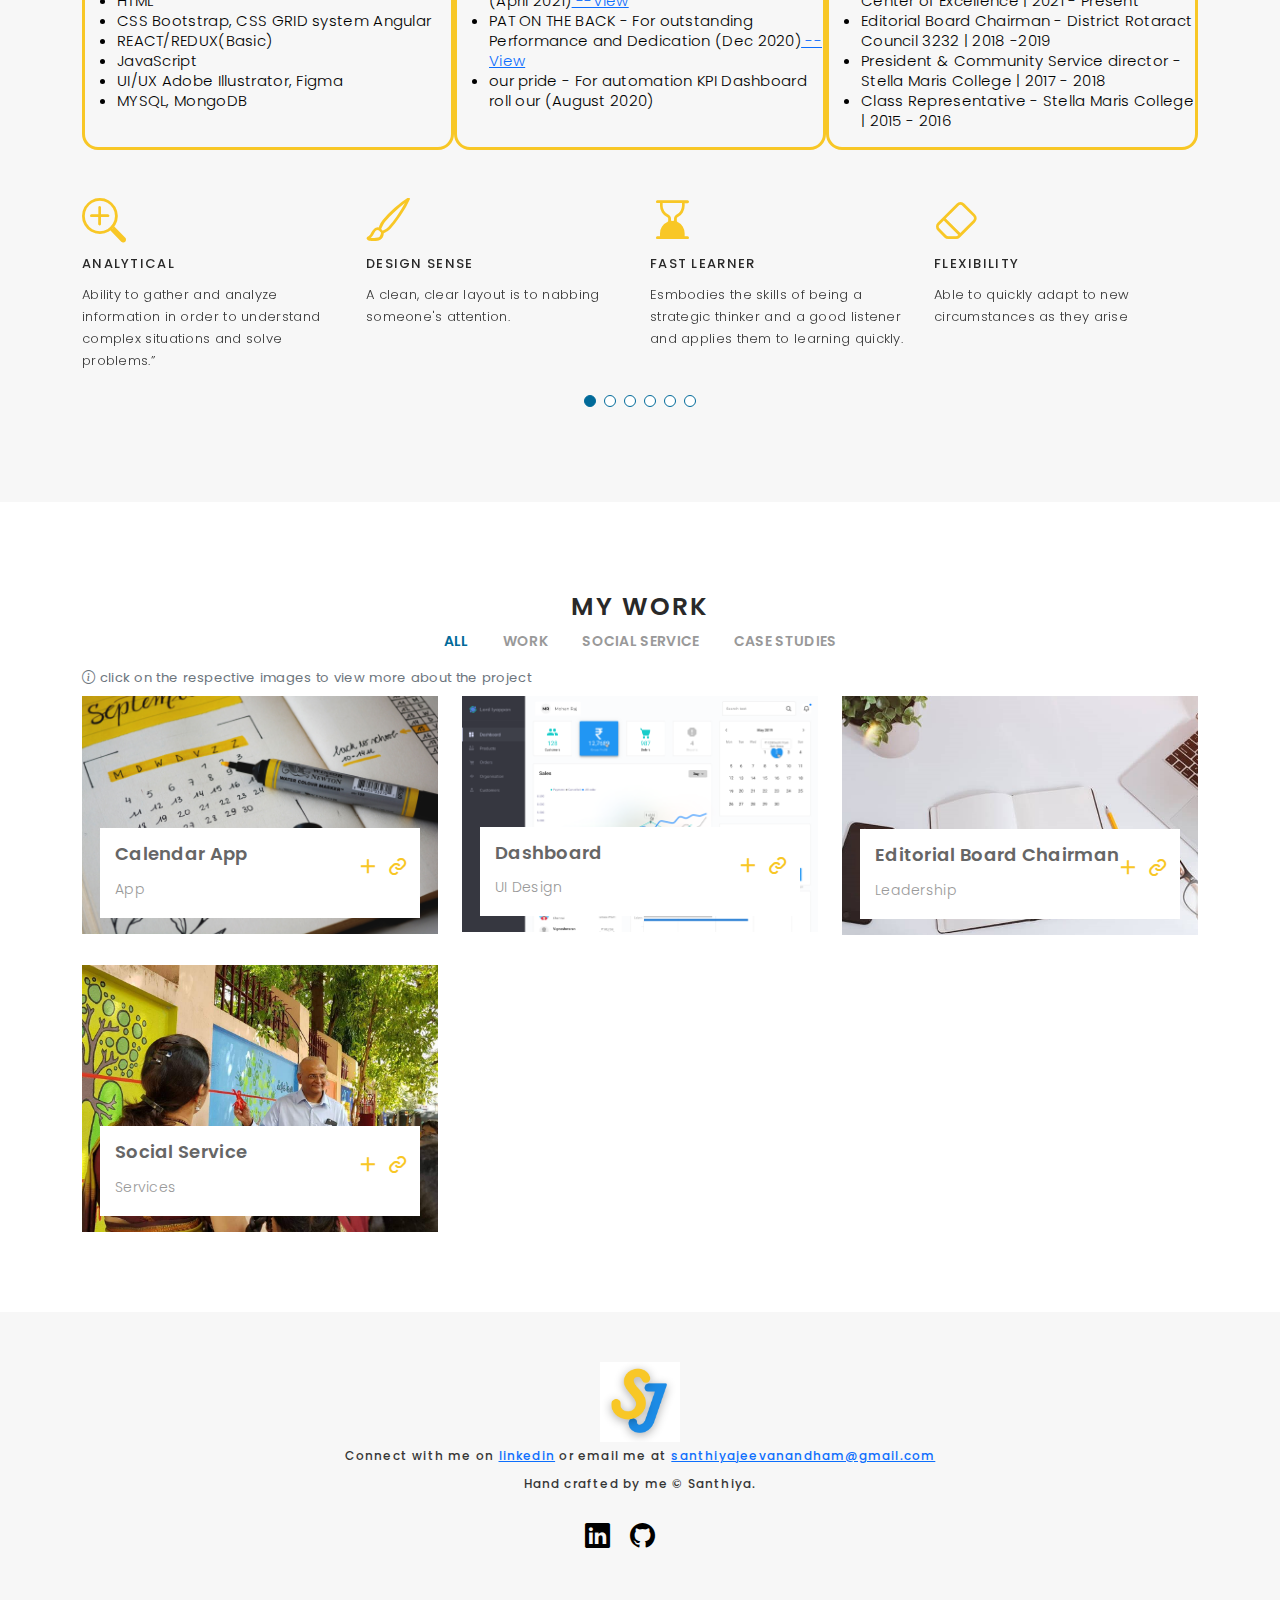
==== commit 9089d526: "second commit" ====
--- a/index.html
+++ b/index.html
@@ -71,7 +71,6 @@
                     <li><a href="https://www.linkedin.com/in/santhiyaJeevanandham97"><i class="bi bi-linkedin"></i></a></li>
                     <li><a href="https://github.com/Santhiya-18"><i class="bi bi-github" aria-hidden="true"></i></a></li>
                     <li><a href="https://dribbble.com/Santhiya18"><i class="fab fa-dribbble"></i></a></li>
-
                 </ul>
             </div>
         </div>
@@ -97,10 +96,7 @@
                         <div class="about-descr">
 
                             <p class="p-heading">Hi, I'm Santhiya. Nice to meet you</p>
-                            <p class="separator">A Software developer who is passionate about developing big-picture ideas into implemented realities; a quick learner. I feel comfortable designing and implementing the complex client-server application. Eager to bring expertise
-                                to a growing organization in challenging new roles. Expertise lies in the area of Java, Front End development, and UI/UX Designing. Passionate about learning new technologies and possessing a great sense of adaptability.
-                                Appreciated and recognized for Best Requirement gathering, Problem-solving, analytical skills, good ownership, and leadership.
-                            </p>
+                            <p class="separator">A software developer who is passionate about developing big-picture ideas into implemented realities; a quick learner. I feel comfortable designing and implementing complex client-server applications. Eager to bring expertise to a growing organization in challenging new roles. Expertise lies in the area of Java, Front End Development, and UI/UX Designing. Passionate about learning new technologies and possessing a great sense of adaptability. Appreciated and recognized for Best Requirement gathering, Problem-solving, analytical skills, good ownership, and leadership.</p>
 
                         </div>
 
@@ -130,9 +126,10 @@
                     <i class="bi bi-trophy aboutIcon"></i>
                     <h2 class="text-center">Award</h2>
                     <ul>
-                        <li>Spotlight - For Developing best solutions (April 2021)</li>
+                      
+                        <li>Spotlight - For Developing best solutions (April 2021)<a class="text-primary" style="text-decoration: underline!important;" href="assets/appreciation/NAUTStars Certificate_Santhiya J.pdf" target="_blank">  --View</a></li>
                         <li>
-                            PAT ON THE BACK - For outstanding Performance and Dedication (Dec 2020)
+                            PAT ON THE BACK - For outstanding Performance and Dedication (Dec 2020)<a class="text-primary" style="text-decoration: underline!important;" href="assets/appreciation/Santhiya_J_Pat_on_The_Back.pdf" target="_blank">  --View</a>
                         </li>
                         <li>
                             our pride - For automation KPI Dashboard roll our (August 2020)
@@ -165,7 +162,7 @@
                             <div class="services-block">
                                 <i class="bi bi-zoom-in"></i>
                                 <span>ANALYTICAL</span>
-                                <p class="separator">To an English person, it will seem like simplified English,told me what </p>
+                                <p class="separator">Ability to gather and analyze information in order to understand complex situations and solve problems.” </p>
                             </div>
                         </div>
                         <!-- End testimonial item -->
@@ -174,7 +171,7 @@
                             <div class="services-block">
                                 <i class="bi bi-brush"></i>
                                 <span>DESIGN SENSE</span>
-                                <p class="separator">To an English person, it will seem like simplified English,told me what </p>
+                                <p class="separator">A clean, clear layout is to nabbing someone's attention.</p>
                             </div>
                         </div>
                         <!-- End testimonial item -->
@@ -183,7 +180,7 @@
                             <div class="services-block">
                                 <i class="bi bi-hourglass-bottom"></i>
                                 <span>FAST LEARNER</span>
-                                <p class="separator">To an English person, it will seem like simplified English,told me what </p>
+                                <p class="separator">Esmbodies the skills of being a strategic thinker and a good listener and applies them to learning quickly.</p>
                             </div>
                         </div>
                         <!-- End testimonial item -->
@@ -192,7 +189,7 @@
                             <div class="services-block">
                                 <i class="bi bi-eraser"></i>
                                 <span>FLEXIBILITY</span>
-                                <p class="separator">To an English person, it will seem like simplified English,told me what </p>
+                                <p class="separator">Able to quickly adapt to new circumstances as they arise</p>
                             </div>
                         </div>
                         <!-- End testimonial item -->
@@ -201,7 +198,7 @@
                             <div class="services-block">
                                 <i class="bi bi-file-earmark-code"></i>
                                 <span>PROBLEM SOVING</span>
-                                <p class="separator">To an English person, it will seem like simplified English,told me what </p>
+                                <p class="separator">Ability to handle difficult or unexpected situations in the workplace as well as complex business challenges.</p>
                             </div>
                         </div>
                         <!-- End testimonial item -->
@@ -210,7 +207,7 @@
                             <div class="services-block">
                                 <i class="bi bi-binoculars"></i>
                                 <span>REQUIREMENT GATHERING</span>
-                                <p class="separator">To an English person, it will seem like simplified English,told me what </p>
+                                <p class="separator">Elicit Requirement from stakeholders and refining thier quality.</p>
                             </div>
                         </div>
                         <!-- End testimonial item -->
@@ -243,13 +240,16 @@
                             <li data-filter=".filter-card">Social Service</li>
                             <li data-filter=".filter-web">Case Studies</li>
                         </ul>
-                    </div>
-                </div>
+                      
+                    </div>
+                    <small class="text-muted mb-2"><b><i class="bi bi-info-circle"></i> click on the respective images to view more about the project</b></small>
+                </div>
+               
 
                 <div class="row portfolio-container">
 
                     <div class="col-lg-4 col-md-6 portfolio-item filter-web">
-                        <img src="assets/img/pc/dp.jpg" class="img-fluid" alt="">
+                        <a href="personal_calendar.html"><img src="assets/img/pc/dp.jpg" class="img-fluid" alt=""></a>
                         <div class="portfolio-info">
                             <h4>Calendar App</h4>
                             <p>App</p>
@@ -259,7 +259,7 @@
                     </div>
 
                     <div class="col-lg-4 col-md-6 portfolio-item filter-app">
-                        <img src="assets/img/Dashboard.png" class="img-fluid" alt="">
+                        <a href="portfolio-details.html"><img src="assets/img/Dashboard.png" class="img-fluid" alt=""></a>
                         <div class="portfolio-info">
                             <h4>Dashboard</h4>
                             <p>UI Design</p>
@@ -271,7 +271,7 @@
 
 
                     <div class="col-lg-4 col-md-6 portfolio-item filter-app">
-                        <img src="assets/img/portfolio/portfolio-1.jpg" class="img-fluid" alt="">
+                        <a href="blog-single.html"><img src="assets/img/portfolio/portfolio-1.jpg" class="img-fluid" alt=""></a>
                         <div class="portfolio-info">
                             <h4>Editorial Board Chairman</h4>
                             <p>Leadership</p>
@@ -281,7 +281,7 @@
                     </div>
 
                     <div class="col-lg-4 col-md-6 portfolio-item filter-card">
-                        <img src="assets/img/social/n25.JPG" class="img-fluid w-100" alt="">
+                        <a href="blog-grid.html"><img src="assets/img/social/n25.JPG" class="img-fluid w-100" alt=""></a>
                         <div class="portfolio-info">
                             <h4>Social Service</h4>
                             <p>Services</p>
@@ -371,12 +371,19 @@
                 <div class="container">
                     <div class="socials-media text-center">
                         <img src="assets/img/S.png" alt="" class="footer-logo">
-                        <p class="mb-0">Connect with me on <a class="text-primary" href="https://www.linkedin.com/in/santhiyaJeevanandham97">linkedin</a> or email me at santhiyajeevanandham@gmail.com</p>
+                        <p class="mb-0">Connect with me on <a class="text-primary" href="https://www.linkedin.com/in/santhiyaJeevanandham97" style="text-decoration: underline!important;">linkedin</a> or email me at <a class="text-primary" href="mailto:santhiyajeevanandham@gmail.com" style="text-decoration: underline!important;">santhiyajeevanandham@gmail.com</a></p>
 
                     </div>
 
                     <p>Hand crafted by me &copy; Santhiya.</p>
-
+                    <div class="hero-content">
+                        <ul class="list-unstyled list-social d-flex justify-content-center">
+                            <li><a href="https://www.linkedin.com/in/santhiyaJeevanandham97"><i class="bi bi-linkedin"></i></a></li>
+                            <li><a href="https://github.com/Santhiya-18"><i class="bi bi-github" aria-hidden="true"></i></a></li>
+                            <li><a href="https://dribbble.com/Santhiya18"><i class="fab fa-dribbble"></i></a></li>
+                        </ul>
+                    </div>
+                  
                 </div>
             </div>
 
--- a/assets/css/style.css
+++ b/assets/css/style.css
@@ -145,6 +145,10 @@
     padding-top: 2rem;
 }
 
+.text-justify{
+    text-align: justify;
+}
+
 
 /*--------------------------------------------------------------
 # Back to top button
@@ -670,7 +674,7 @@
 
 #portfolio #portfolio-flters {
     padding: 0;
-    margin: 0 auto 35px auto;
+    margin: 0 auto 5px auto;
     list-style: none;
     text-align: center;
     border-radius: 50px;
@@ -704,15 +708,16 @@
 }
 
 #portfolio .portfolio-item .portfolio-info {
-    opacity: 0;
+
     position: absolute;
     left: 30px;
     right: 30px;
-    bottom: 0;
+    bottom: 1rem;
     z-index: 3;
     transition: all ease-in-out 0.3s;
-    background: rgba(255, 255, 255, 0.9);
+    background: rgb(255 255 255);
     padding: 15px;
+
 }
 
 #portfolio .portfolio-item .portfolio-info h4 {
@@ -1624,7 +1629,7 @@
     border-radius: 0.6rem;
     background-color: #f8c726;
     /* width: 100%; */
-    margin-left: 8.1rem;
+    margin-left: 10.6rem;
     margin-top: -2rem;
     /* top: 55rem; */
     /* bottom: 6rem; */
@@ -1636,7 +1641,7 @@
 
 .adDiv {
     border-radius: 1rem;
-    width: 20rem;
+    width: 25rem;
     border: 0.2rem solid #f8c726;
 }
 
@@ -1644,4 +1649,8 @@
     padding-top: 2rem;
     font-weight: 400;
     color: #016d9e
+}
+
+#footer .hero-content .list-social li i {
+    color: #000!important;
 }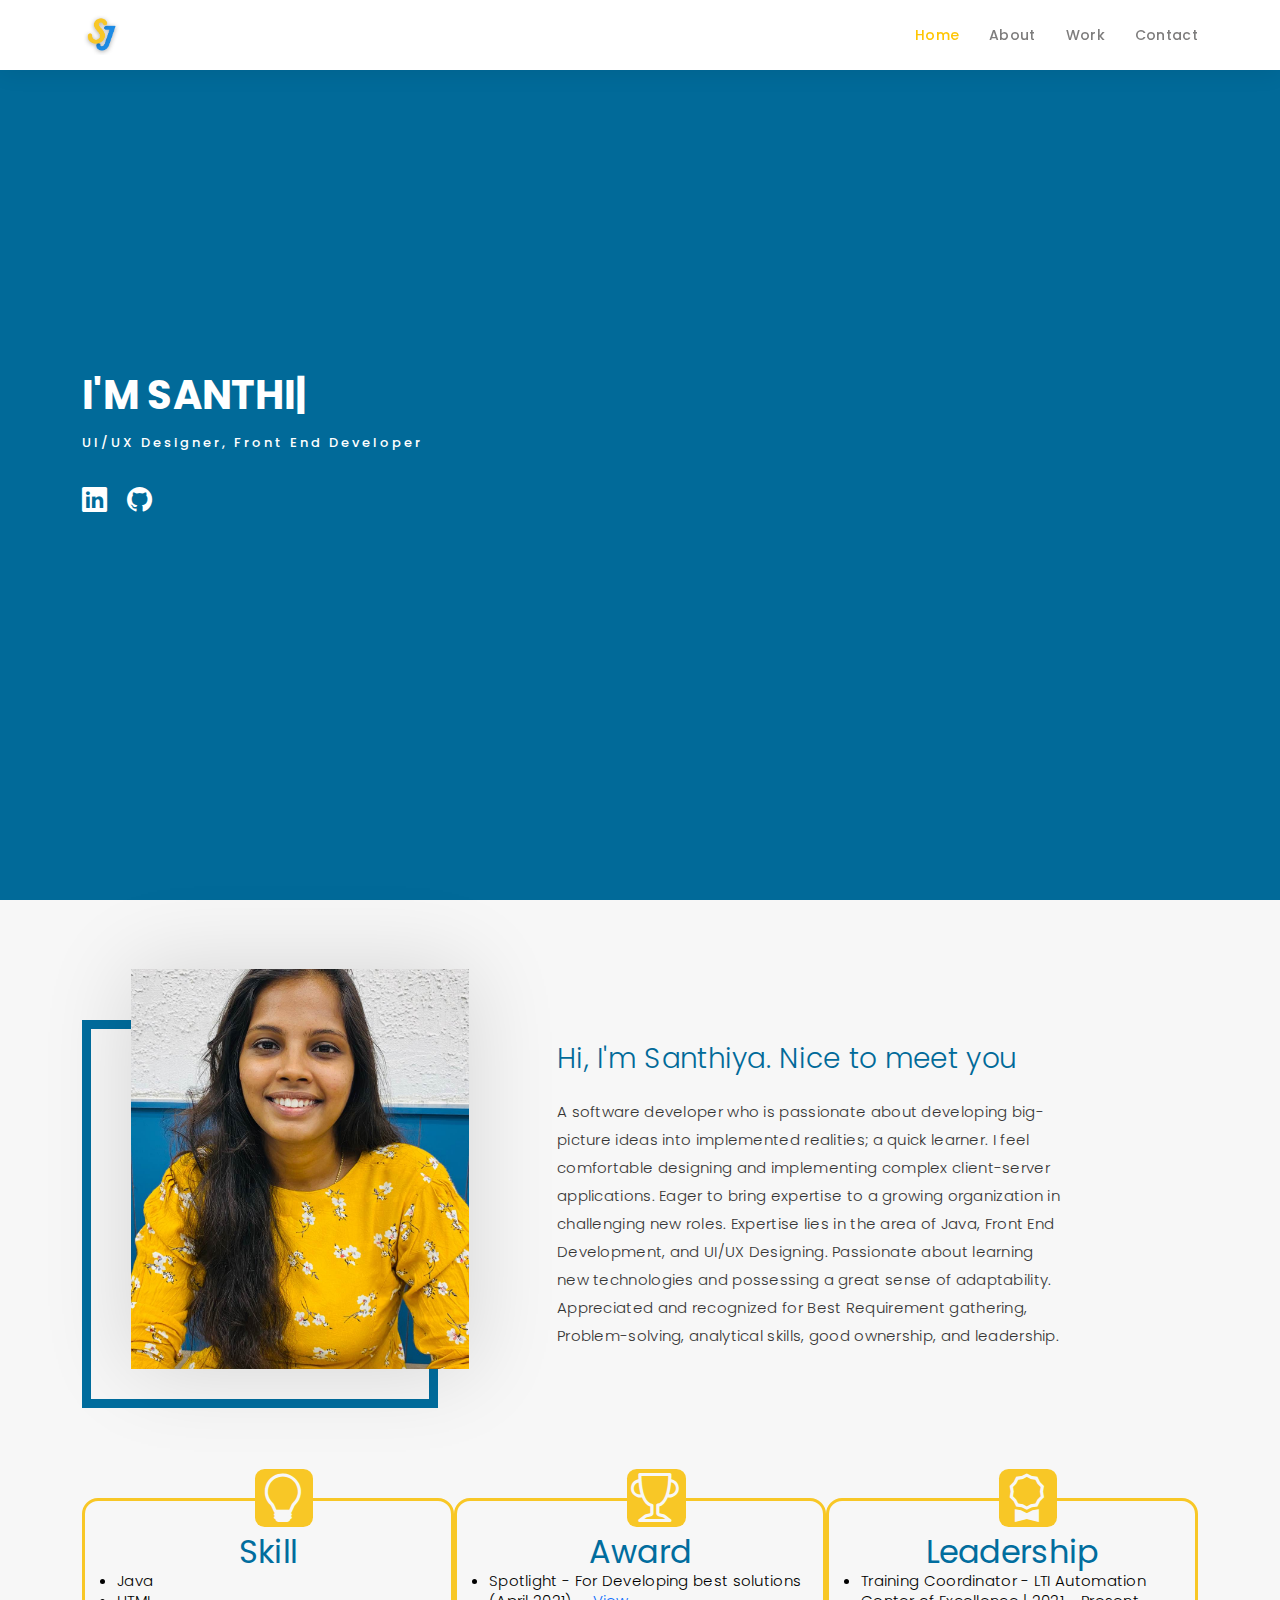
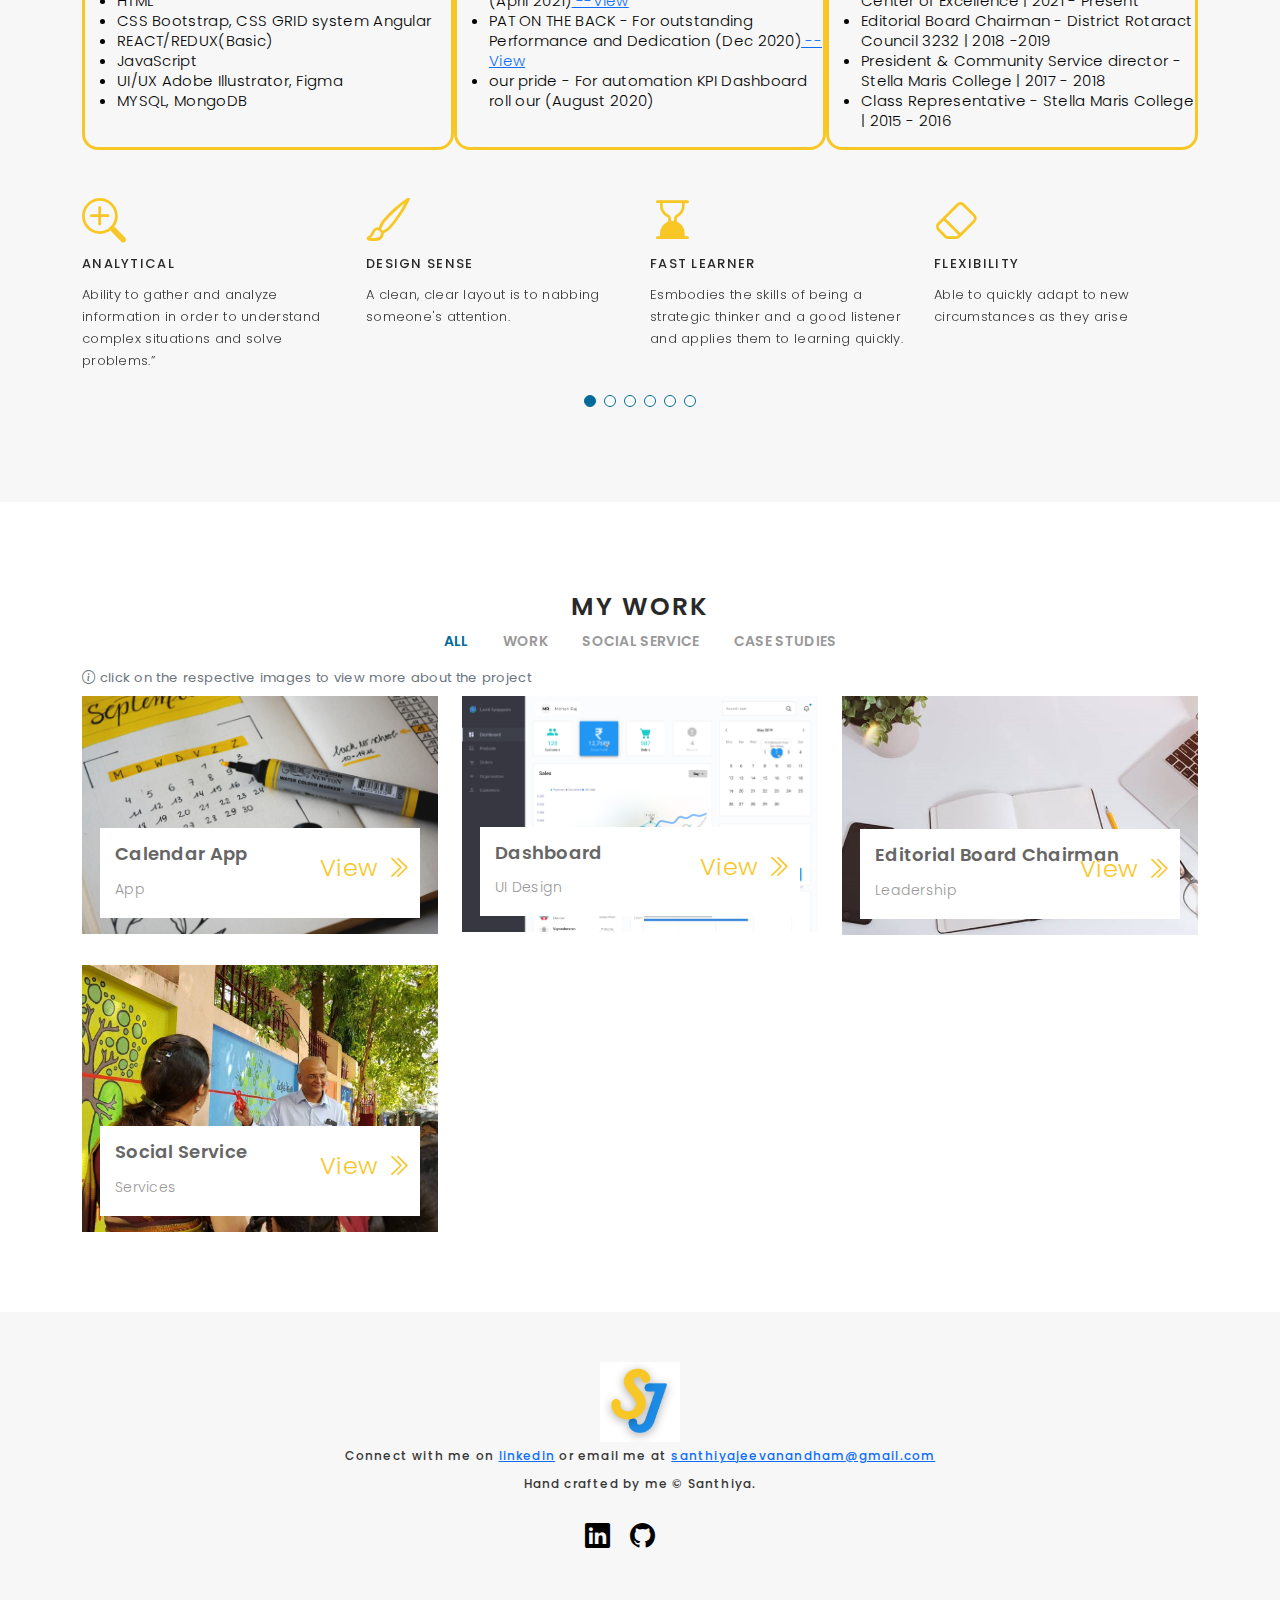
==== commit bab72cbb: "new nov 5" ====
--- a/index.html
+++ b/index.html
@@ -252,19 +252,21 @@
                         <a href="personal_calendar.html"><img src="assets/img/pc/dp.jpg" class="img-fluid" alt=""></a>
                         <div class="portfolio-info">
                             <h4>Calendar App</h4>
-                            <p>App</p>
-                            <a href="assets/img/portfolio/portfolio-3.jpg" data-gallery="portfolioGallery" class="portfolio-lightbox preview-link" title="App 2"><i class="bx bx-plus"></i></a>
-                            <a href="personal_calendar.html" class="details-link" title="More Details"><i class="bx bx-link"></i></a>
-                        </div>
+                            <div class="d-flex">
+                                <p>App</p>
+                                <a href="personal_calendar.html" class="details-link" title="More Details">View <i class="bi bi-chevron-double-right"></i></a>
+                            </div>
+                              </div>
                     </div>
 
                     <div class="col-lg-4 col-md-6 portfolio-item filter-app">
                         <a href="portfolio-details.html"><img src="assets/img/Dashboard.png" class="img-fluid" alt=""></a>
                         <div class="portfolio-info">
                             <h4>Dashboard</h4>
+                            <div class="d-flex">
                             <p>UI Design</p>
-                            <a href="assets/img/portfolio/portfolio-4.jpg" data-gallery="portfolioGallery" class="portfolio-lightbox preview-link" title="App 1"><i class="bx bx-plus"></i></a>
-                            <a href="portfolio-details.html" class="details-link" title="More Details"><i class="bx bx-link"></i></a>
+                            <a href="portfolio-details.html" class="details-link" title="More Details">View <i class="bi bi-chevron-double-right"></i></a>
+                        </div>
                         </div>
                     </div>
 
@@ -274,9 +276,10 @@
                         <a href="blog-single.html"><img src="assets/img/portfolio/portfolio-1.jpg" class="img-fluid" alt=""></a>
                         <div class="portfolio-info">
                             <h4>Editorial Board Chairman</h4>
+                            <div class="d-flex">
                             <p>Leadership</p>
-                            <a href="assets/img/portfolio/portfolio-2.jpg" data-gallery="portfolioGallery" class="portfolio-lightbox preview-link" title="Web 3"><i class="bx bx-plus"></i></a>
-                            <a href="blog-single.html" class="details-link" title="More Details"><i class="bx bx-link"></i></a>
+                            <a href="blog-single.html" class="details-link" title="More Details">View <i class="bi bi-chevron-double-right"></i></a>
+                        </div>
                         </div>
                     </div>
 
@@ -284,9 +287,10 @@
                         <a href="blog-grid.html"><img src="assets/img/social/n25.JPG" class="img-fluid w-100" alt=""></a>
                         <div class="portfolio-info">
                             <h4>Social Service</h4>
+                            <div class="d-flex">
                             <p>Services</p>
-                            <a href="assets/img/portfolio/portfolio-1.jpg" data-gallery="portfolioGallery" class="portfolio-lightbox preview-link" title="Card 2"><i class="bx bx-plus"></i></a>
-                            <a href="blog-grid.html" class="details-link" title="More Details"><i class="bx bx-link"></i></a>
+                            <a href="blog-grid.html" class="details-link" title="More Details">View <i class="bi bi-chevron-double-right"></i></a>
+                        </div>
                         </div>
                     </div>
 
--- a/assets/css/style.css
+++ b/assets/css/style.css
@@ -1651,6 +1651,6 @@
     color: #016d9e
 }
 
-#footer .hero-content .list-social li i {
+#footer .hero-content .list-social li i { 
     color: #000!important;
-}+}
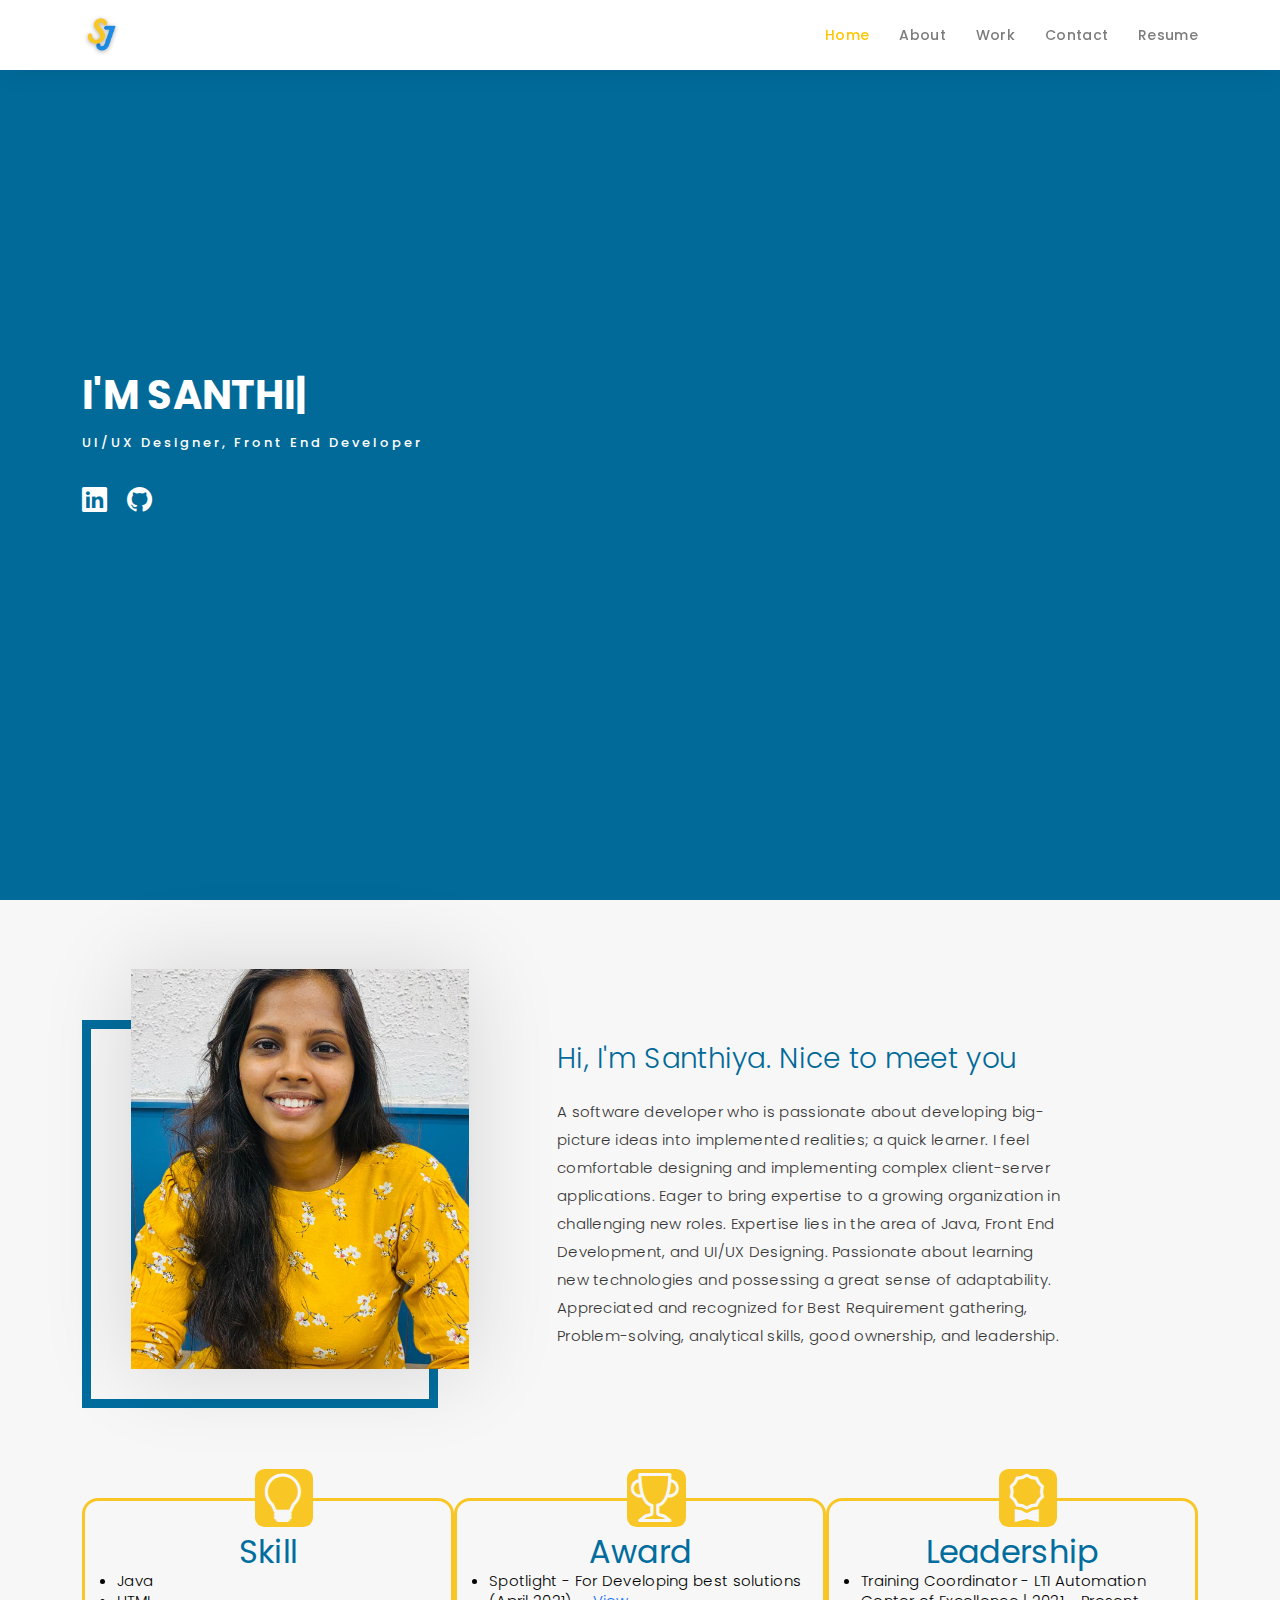
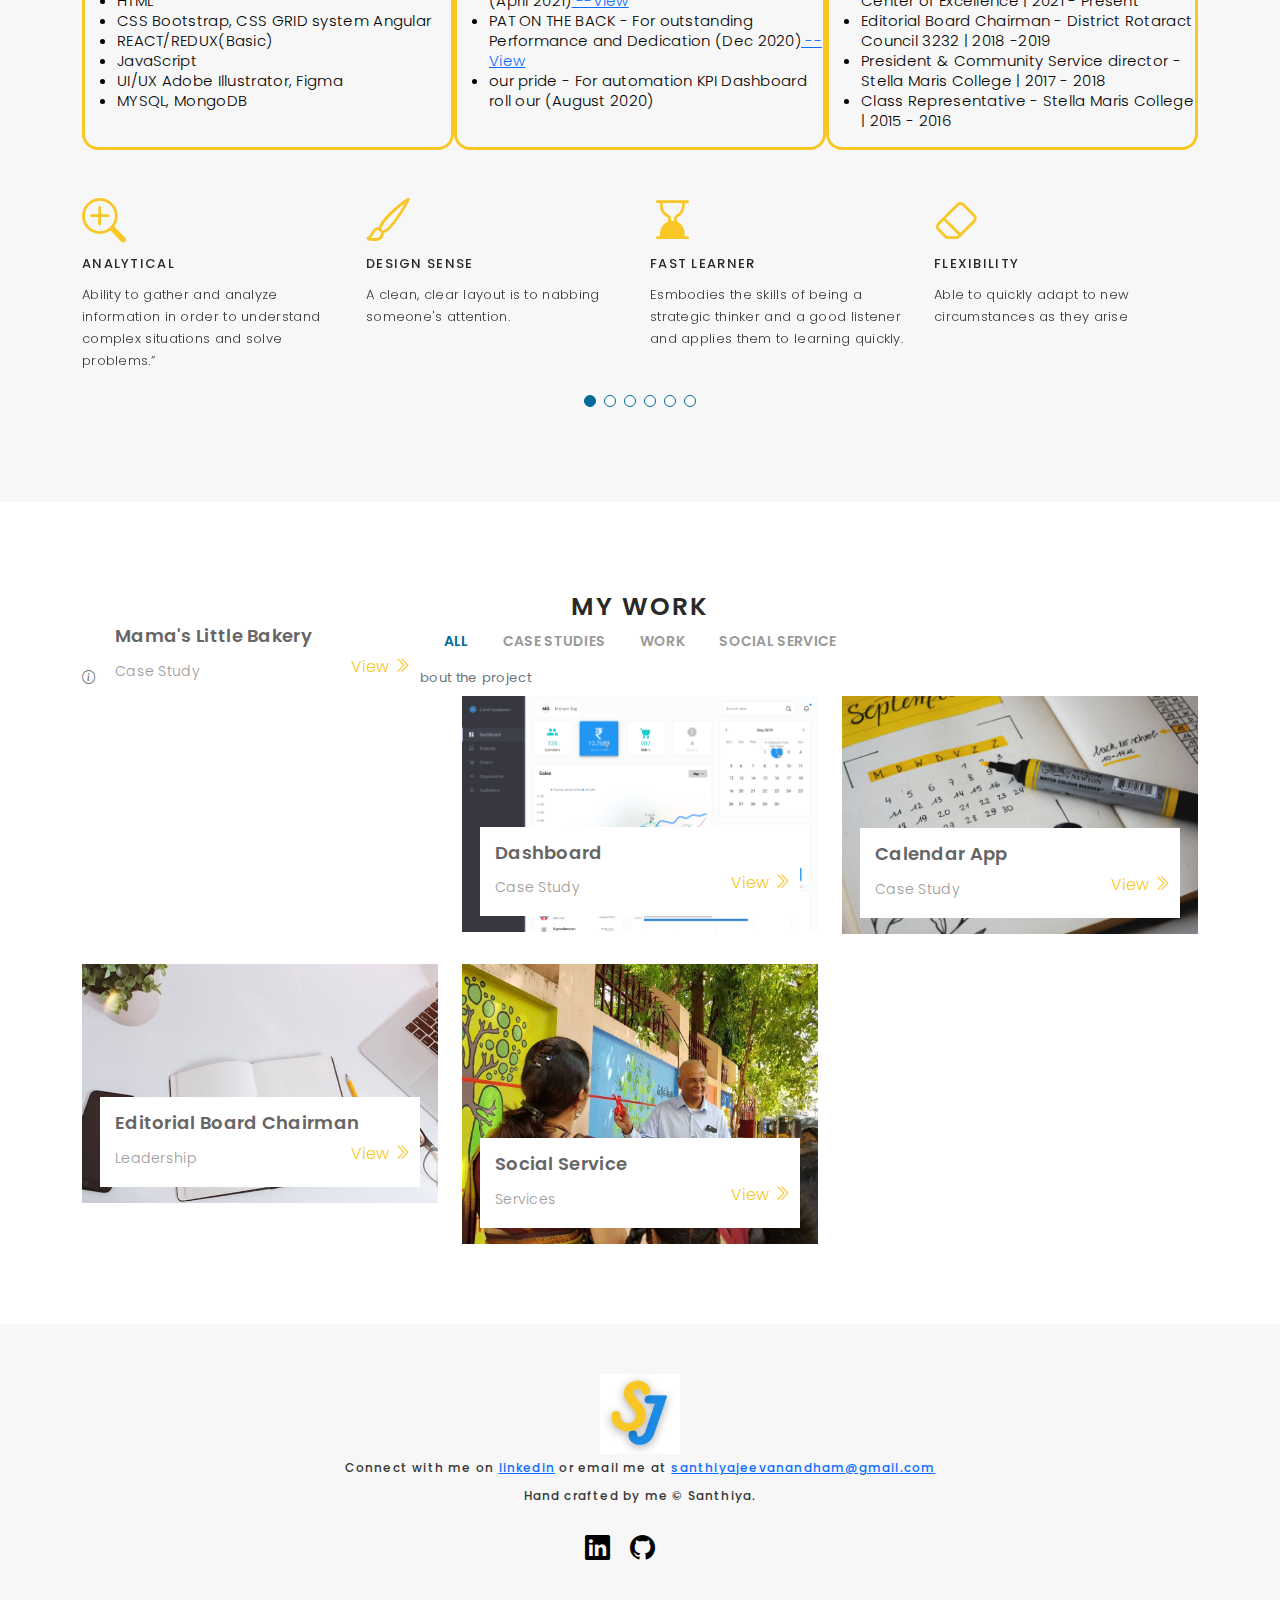
==== commit 6e8ba0bc: "Add files via upload" ====
--- a/index.html
+++ b/index.html
@@ -50,6 +50,7 @@
                     <li><a class="nav-link scrollto" href="#about">About</a></li>
                     <li><a class="nav-link  scrollto" href="#portfolio">Work</a></li>
                     <li><a class="nav-link scrollto" href="#contact">Contact</a></li>
+                    <li><a class="nav-link scrollto" href="/assets/img/Santhiya-UI-Engineer.pdf">Resume</a></li>
                 </ul>
                 <i class="bi bi-list mobile-nav-toggle"></i>
             </nav>
@@ -236,9 +237,10 @@
                     <div class="col-lg-12 d-flex justify-content-center">
                         <ul id="portfolio-flters">
                             <li data-filter="*" class="filter-active">All</li>
+                            <li data-filter=".filter-web">Case Studies</li>
                             <li data-filter=".filter-app">Work</li>
                             <li data-filter=".filter-card">Social Service</li>
-                            <li data-filter=".filter-web">Case Studies</li>
+                         
                         </ul>
                       
                     </div>
@@ -247,28 +249,41 @@
                
 
                 <div class="row portfolio-container">
+
+                    <div class="col-lg-4 col-md-6 portfolio-item filter-web">
+                        <a href="MLC.html"><img src="assets/img/MLC.jpg" class="img-fluid" alt=""></a>
+                        <div class="portfolio-info">
+                            <h4>Mama's Little Bakery</h4>
+                            <div class="d-flex">
+                            <p>Case Study</p>
+                            <a href="MLC.html" class="details-link" title="More Details">View <i class="bi bi-chevron-double-right"></i></a>
+                        </div>
+                        </div>
+                    </div>
+
+                    <div class="col-lg-4 col-md-6 portfolio-item filter-web">
+                        <a href="portfolio-details.html"><img src="assets/img/Dashboard.png" class="img-fluid" alt=""></a>
+                        <div class="portfolio-info">
+                            <h4>Dashboard</h4>
+                            <div class="d-flex">
+                            <p>Case Study</p>
+                            <a href="portfolio-details.html" class="details-link" title="More Details">View <i class="bi bi-chevron-double-right"></i></a>
+                        </div>
+                        </div>
+                    </div>
 
                     <div class="col-lg-4 col-md-6 portfolio-item filter-web">
                         <a href="personal_calendar.html"><img src="assets/img/pc/dp.jpg" class="img-fluid" alt=""></a>
                         <div class="portfolio-info">
                             <h4>Calendar App</h4>
                             <div class="d-flex">
-                                <p>App</p>
+                                <p>Case Study</p>
                                 <a href="personal_calendar.html" class="details-link" title="More Details">View <i class="bi bi-chevron-double-right"></i></a>
                             </div>
                               </div>
                     </div>
 
-                    <div class="col-lg-4 col-md-6 portfolio-item filter-app">
-                        <a href="portfolio-details.html"><img src="assets/img/Dashboard.png" class="img-fluid" alt=""></a>
-                        <div class="portfolio-info">
-                            <h4>Dashboard</h4>
-                            <div class="d-flex">
-                            <p>UI Design</p>
-                            <a href="portfolio-details.html" class="details-link" title="More Details">View <i class="bi bi-chevron-double-right"></i></a>
-                        </div>
-                        </div>
-                    </div>
+              
 
 
 
@@ -284,7 +299,7 @@
                     </div>
 
                     <div class="col-lg-4 col-md-6 portfolio-item filter-card">
-                        <a href="blog-grid.html"><img src="assets/img/social/n25.JPG" class="img-fluid w-100" alt=""></a>
+                        <a href="blog-grid.html"><img src="assets/img/social/n25.JPG" class="img-fluid w-100" alt="" style="height: 17.5rem;"></a>
                         <div class="portfolio-info">
                             <h4>Social Service</h4>
                             <div class="d-flex">
--- a/assets/css/style.css
+++ b/assets/css/style.css
@@ -738,8 +738,7 @@
 #portfolio .portfolio-item .portfolio-info .details-link {
     position: absolute;
     right: 40px;
-    font-size: 24px;
-    top: calc(50% - 18px);
+    font-size: 16px;
     color: #f8c726;
 }
 
